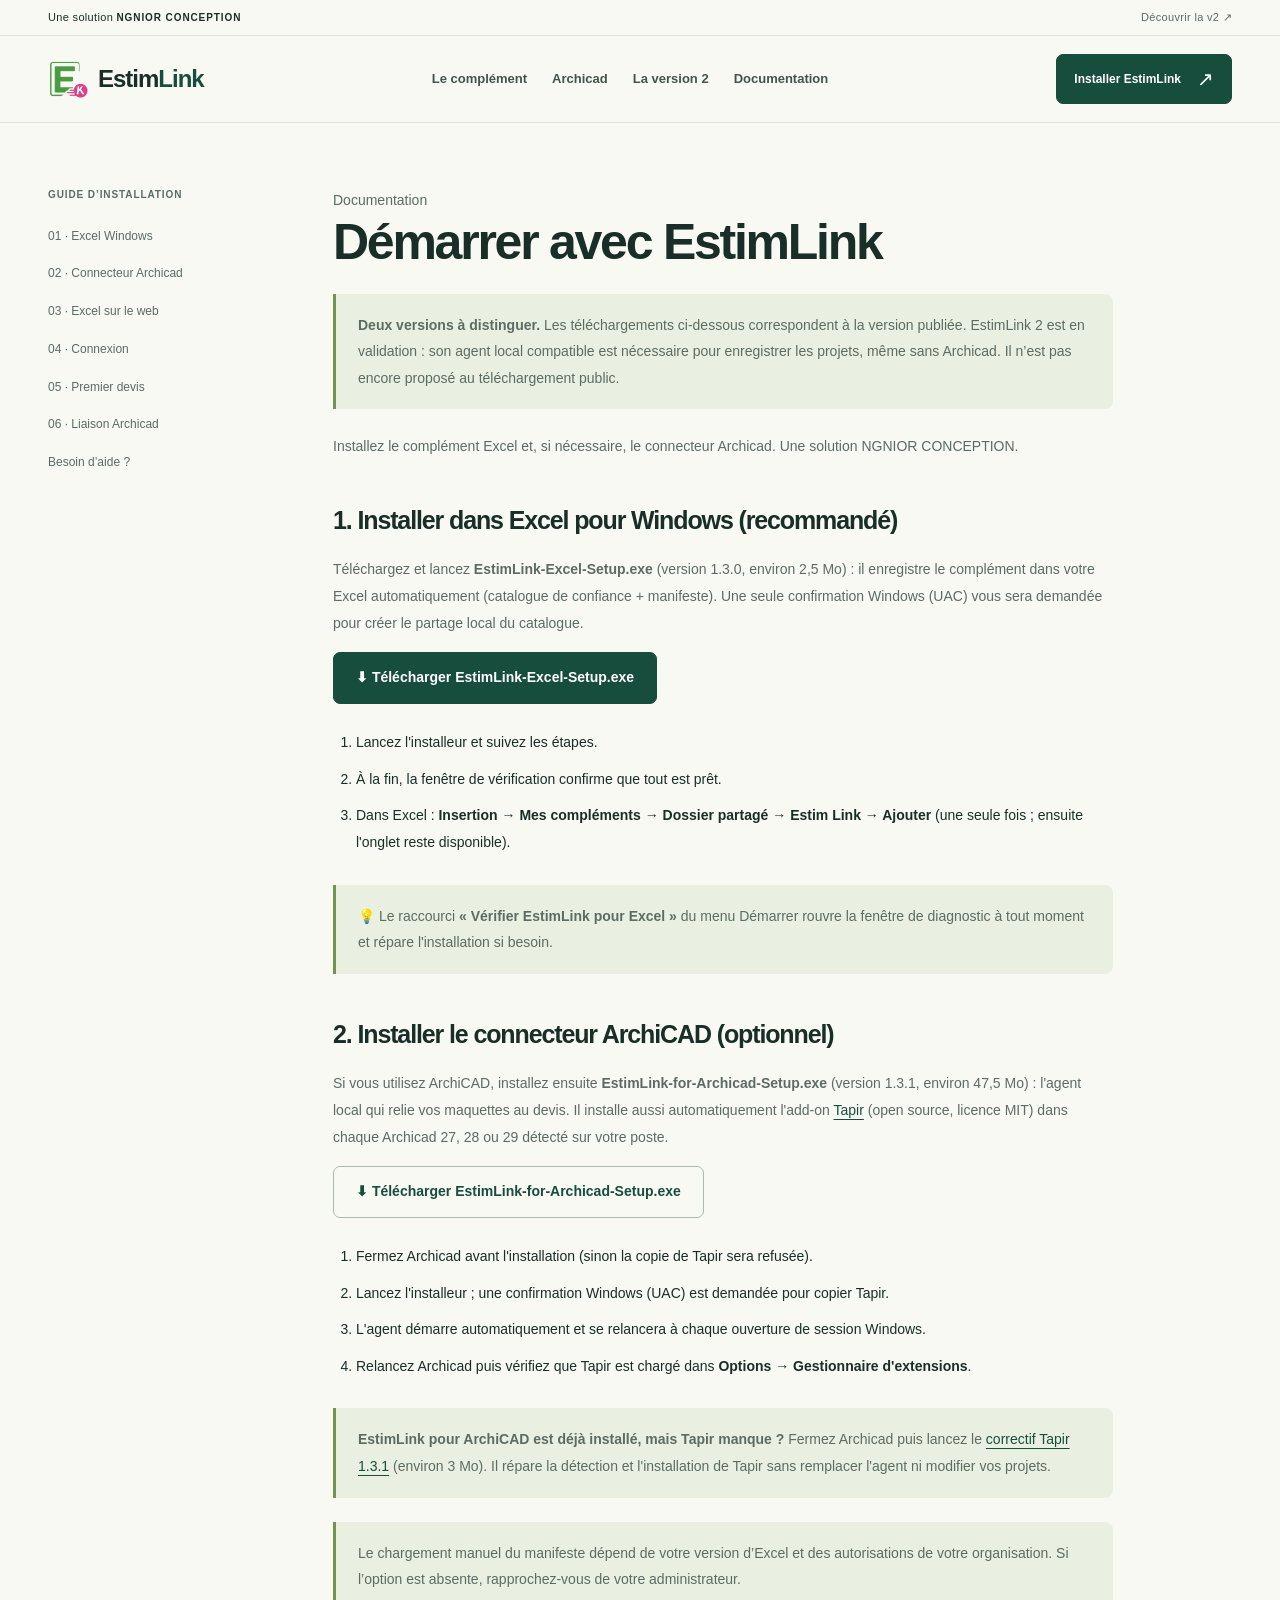
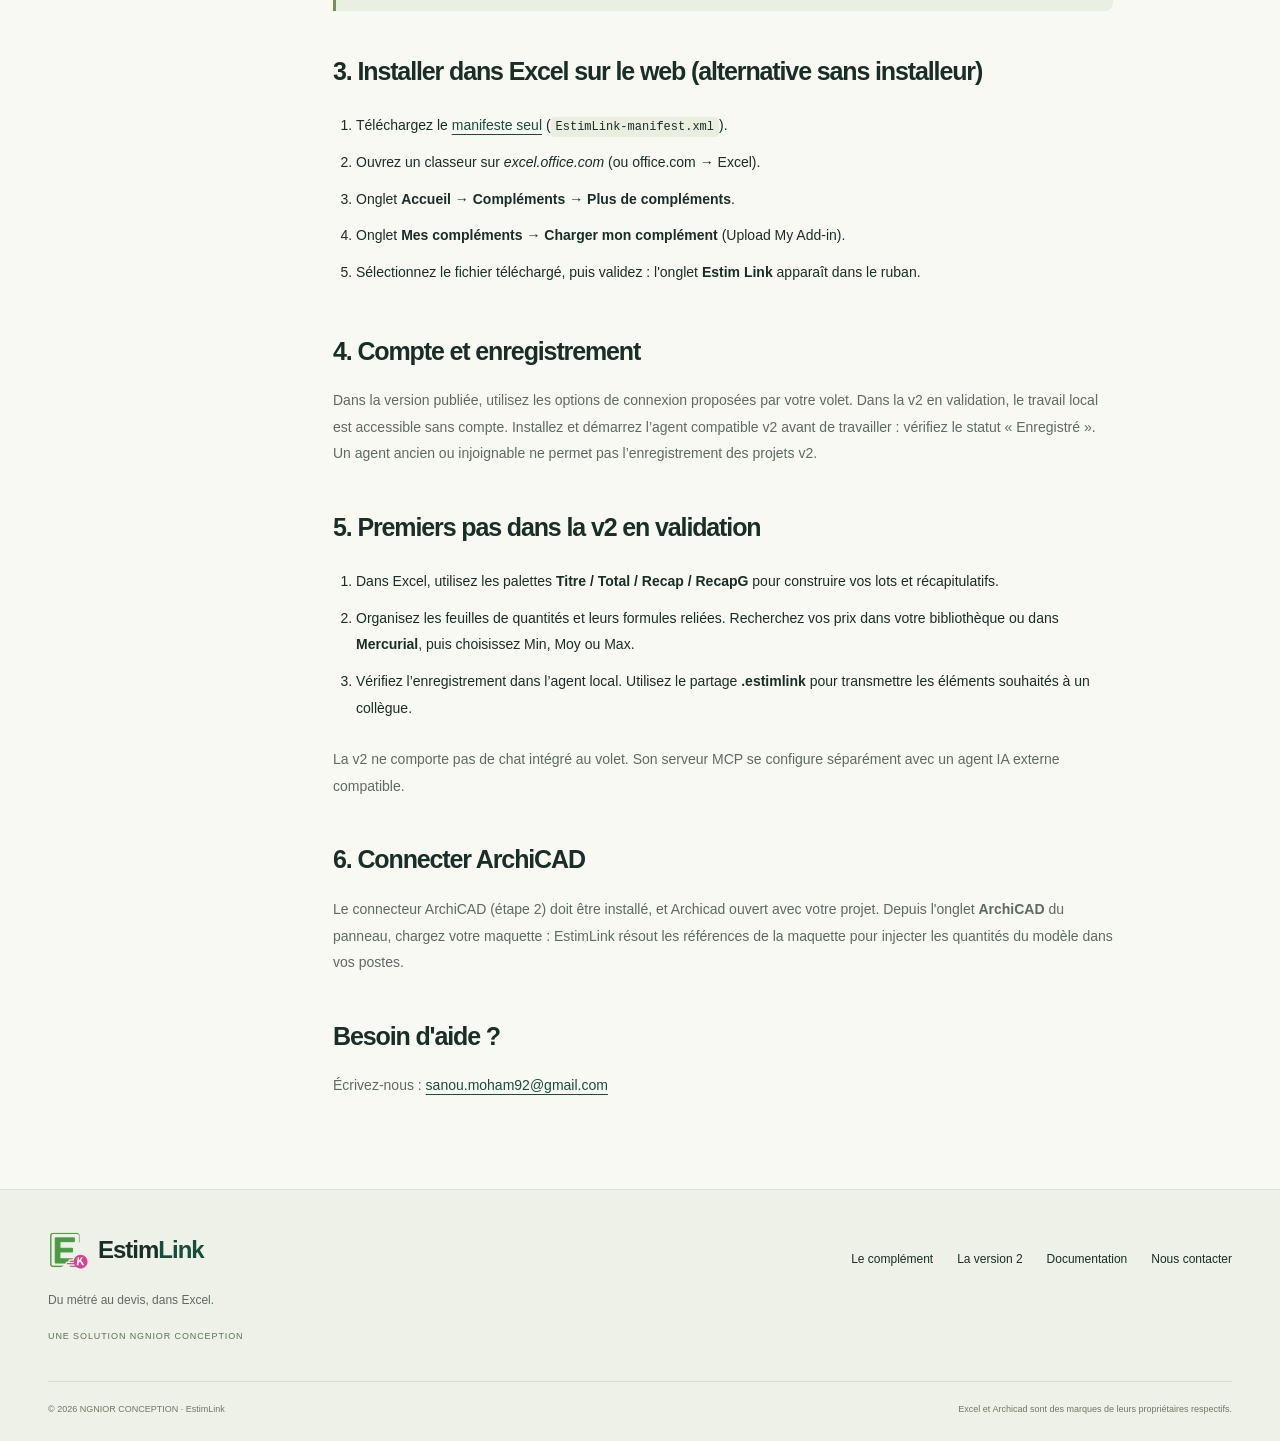
==== docs.html @ 29b9da8c "Aligner la presentation sur EstimLink v2 et son identite" ====
<!DOCTYPE html>
<html lang="fr">
<head>
    <meta charset="UTF-8">
    <meta name="viewport" content="width=device-width, initial-scale=1.0">
    <title>Documentation — EstimLink</title>
    <meta name="description" content="Guide d'installation et de démarrage rapide de l'add-in Excel EstimLink.">
    <link rel="canonical" href="https://estimlink.ngniorconception.com/docs.html">
    <link rel="icon" type="image/png" href="/assets/icon-80.png">
    <script src="/site.js" defer></script>
    <link rel="stylesheet" href="/style.css">
</head>
<body>

<a class="skip-link" href="#contenu">Aller au contenu</a>
<div class="company-bar"><div class="container"><span>Une solution <strong>NGNIOR CONCEPTION</strong></span><a href="/#ecosysteme">Découvrir la v2 ↗</a></div></div>
<header class="site-header">
  <div class="container header-inner">
    <a class="brand" href="/" aria-label="EstimLink — accueil"><img src="/assets/icon-80.png" width="40" height="40" alt=""><span>Estim<span class="brand-link">Link</span></span></a>
    <nav class="main-nav" id="navigation" data-menu aria-label="Navigation principale"><a href="/#produit">Le complément</a><a href="/#archicad">Archicad</a><a href="/#ecosysteme">La version 2</a><a href="/docs.html">Documentation</a></nav>
    <a class="button small header-download" href="/#telecharger">Installer EstimLink <span aria-hidden="true">↗</span></a>
    <button class="menu-button" type="button" data-menu-button aria-controls="navigation" aria-expanded="false" aria-label="Ouvrir ou fermer le menu" hidden><span aria-hidden="true">☰</span></button>
  </div>
</header>


<div class="container doc-layout"><aside class="doc-sidebar" aria-label="Sommaire du guide"><p>GUIDE D’INSTALLATION</p><a href="#excel">01 · Excel Windows</a><a href="#archicad">02 · Connecteur Archicad</a><a href="#web">03 · Excel sur le web</a><a href="#connexion">04 · Connexion</a><a href="#premier-devis">05 · Premier devis</a><a href="#liaison">06 · Liaison Archicad</a><a href="#aide">Besoin d’aide ?</a></aside><main class="doc-wrap" id="contenu">
    <p class="kicker">Documentation</p>
    <h1>Démarrer avec EstimLink</h1><div class="doc-callout"><p><strong>Deux versions à distinguer.</strong> Les téléchargements ci-dessous correspondent à la version publiée. EstimLink 2 est en validation : son agent local compatible est nécessaire pour enregistrer les projets, même sans Archicad. Il n’est pas encore proposé au téléchargement public.</p></div>
    <p>Installez le complément Excel et, si nécessaire, le connecteur Archicad. Une solution NGNIOR CONCEPTION.</p>

    <h2 id="excel">1. Installer dans Excel pour Windows (recommandé)</h2>
    <p>
        Téléchargez et lancez <strong>EstimLink-Excel-Setup.exe</strong> (version 1.3.0, environ 2,5 Mo) : il enregistre le complément
        dans votre Excel automatiquement (catalogue de confiance + manifeste). Une seule confirmation
        Windows (UAC) vous sera demandée pour créer le partage local du catalogue.
    </p>
    <p style="margin-top:16px;">
        <a class="button" href="https://github.com/Moham025/-EstimLink-site/releases/download/v1.3.0/EstimLink-Excel-Setup.exe">⬇ Télécharger EstimLink-Excel-Setup.exe</a>
    </p>
    <ol>
        <li>Lancez l'installeur et suivez les étapes.</li>
        <li>À la fin, la fenêtre de vérification confirme que tout est prêt.</li>
        <li>Dans Excel : <strong>Insertion → Mes compléments → Dossier partagé → Estim Link → Ajouter</strong> (une seule fois ; ensuite l'onglet reste disponible).</li>
    </ol>
    <div class="doc-callout">
        <p>💡 Le raccourci <strong>« Vérifier EstimLink pour Excel »</strong> du menu Démarrer rouvre la fenêtre de diagnostic à tout moment et répare l'installation si besoin.</p>
    </div>

    <h2 id="archicad">2. Installer le connecteur ArchiCAD (optionnel)</h2>
    <p>
        Si vous utilisez ArchiCAD, installez ensuite <strong>EstimLink-for-Archicad-Setup.exe</strong> (version 1.3.1, environ 47,5 Mo) :
        l'agent local qui relie vos maquettes au devis. Il installe aussi automatiquement l'add-on
        <a href="https://github.com/ENZYME-APD/tapir-archicad-automation" style="color:var(--accent);">Tapir</a>
        (open source, licence MIT) dans chaque Archicad 27, 28 ou 29 détecté sur votre poste.
    </p>
    <p style="margin-top:16px;">
        <a class="button secondary" href="https://github.com/Moham025/-EstimLink-site/releases/download/v1.3.1/EstimLink-for-Archicad-Setup.exe">⬇ Télécharger EstimLink-for-Archicad-Setup.exe</a>
    </p>
    <ol>
        <li>Fermez Archicad avant l'installation (sinon la copie de Tapir sera refusée).</li>
        <li>Lancez l'installeur ; une confirmation Windows (UAC) est demandée pour copier Tapir.</li>
        <li>L'agent démarre automatiquement et se relancera à chaque ouverture de session Windows.</li>
        <li>Relancez Archicad puis vérifiez que Tapir est chargé dans <strong>Options → Gestionnaire d'extensions</strong>.</li>
    </ol>
    <div class="doc-callout">
        <p><strong>EstimLink pour ArchiCAD est déjà installé, mais Tapir manque ?</strong>
        Fermez Archicad puis lancez le <a href="https://github.com/Moham025/-EstimLink-site/releases/download/v1.3.1/EstimLink-Tapir-Repair-1.3.1.exe" style="color:var(--accent);">correctif Tapir 1.3.1</a> (environ 3 Mo).
        Il répare la détection et l'installation de Tapir sans remplacer l'agent ni modifier vos projets.</p>
    </div>

    <div class="doc-callout"><p>Le chargement manuel du manifeste dépend de votre version d’Excel et des autorisations de votre organisation. Si l’option est absente, rapprochez-vous de votre administrateur.</p></div>
    <h2 id="web">3. Installer dans Excel sur le web (alternative sans installeur)</h2>
    <ol>
        <li>Téléchargez le <a href="/download/EstimLink-manifest.xml" download="EstimLink-manifest.xml" style="color:var(--accent);">manifeste seul</a> (<code>EstimLink-manifest.xml</code>).</li>
        <li>Ouvrez un classeur sur <em>excel.office.com</em> (ou office.com → Excel).</li>
        <li>Onglet <strong>Accueil</strong> → <strong>Compléments</strong> → <strong>Plus de compléments</strong>.</li>
        <li>Onglet <strong>Mes compléments</strong> → <strong>Charger mon complément</strong> (Upload My Add-in).</li>
        <li>Sélectionnez le fichier téléchargé, puis validez : l'onglet <strong>Estim Link</strong> apparaît dans le ruban.</li>
    </ol>

    <h2 id="connexion">4. Compte et enregistrement</h2>
    <p>Dans la version publiée, utilisez les options de connexion proposées par votre volet. Dans la v2 en validation, le travail local est accessible sans compte. Installez et démarrez l’agent compatible v2 avant de travailler : vérifiez le statut « Enregistré ». Un agent ancien ou injoignable ne permet pas l’enregistrement des projets v2.</p>
    <h2 id="premier-devis">5. Premiers pas dans la v2 en validation</h2>
    <ol><li>Dans Excel, utilisez les palettes <strong>Titre / Total / Recap / RecapG</strong> pour construire vos lots et récapitulatifs.</li><li>Organisez les feuilles de quantités et leurs formules reliées. Recherchez vos prix dans votre bibliothèque ou dans <strong>Mercurial</strong>, puis choisissez Min, Moy ou Max.</li><li>Vérifiez l’enregistrement dans l’agent local. Utilisez le partage <strong>.estimlink</strong> pour transmettre les éléments souhaités à un collègue.</li></ol>
    <p>La v2 ne comporte pas de chat intégré au volet. Son serveur MCP se configure séparément avec un agent IA externe compatible.</p>
    <h2 id="liaison">6. Connecter ArchiCAD</h2>
    <p>
        Le connecteur ArchiCAD (étape 2) doit être installé, et Archicad ouvert avec votre projet.
        Depuis l'onglet <strong>ArchiCAD</strong> du panneau, chargez votre maquette : EstimLink résout
        les références de la maquette
        pour injecter les quantités du modèle dans vos postes.
    </p>

    <h2 id="aide">Besoin d'aide ?</h2>
    <p>Écrivez-nous : <a href="mailto:sanou.moham92@gmail.com" style="color:var(--accent);">sanou.moham92@gmail.com</a></p>
</main></div>

<footer class="site-footer"><div class="container"><div class="footer-main"><div><a class="brand" href="/#top"><img src="/assets/icon-80.png" width="40" height="40" alt=""><span>Estim<span class="brand-link">Link</span></span></a><p>Du métré au devis, dans Excel.</p><span class="company-signature">UNE SOLUTION NGNIOR CONCEPTION</span></div><nav aria-label="Liens de pied de page"><a href="/#produit">Le complément</a><a href="/#ecosysteme">La version 2</a><a href="/docs.html">Documentation</a><a href="mailto:sanou.moham92@gmail.com">Nous contacter</a></nav></div><div class="footer-bottom"><span>© 2026 NGNIOR CONCEPTION · EstimLink</span><span>Excel et Archicad sont des marques de leurs propriétaires respectifs.</span></div></div></footer>


</body>
</html>
---- style.css ----
:root{--ink:#182e27;--muted:#5c6b63;--green:#174d3c;--lime:#d9ec9b;--paper:#f8f9f3;--line:#dce2d7;--accent:#174d3c}*{box-sizing:border-box}html{scroll-behavior:smooth;scroll-padding-top:110px}body{margin:0;background:var(--paper);color:var(--ink);font-family:Inter,"Segoe UI",Arial,sans-serif;font-size:16px;line-height:1.65;-webkit-font-smoothing:antialiased}a{color:inherit;text-underline-offset:4px}button{font:inherit}img,svg{max-width:100%}a:focus-visible,button:focus-visible,summary:focus-visible{outline:3px solid #537e19;outline-offset:5px}h1,h2,h3,p,figure{margin:0}h1,h2,h3{line-height:1.12;letter-spacing:-.045em}h1{font-size:clamp(42px,4.45vw,68px);font-weight:650}h2{font-size:clamp(32px,3.2vw,45px);font-weight:620}h3{font-size:23px;font-weight:650}p{color:var(--muted)}.container{width:min(1200px,calc(100% - 96px));margin-inline:auto}.sr-only{position:absolute;width:1px;height:1px;padding:0;margin:-1px;overflow:hidden;clip:rect(0,0,0,0);white-space:nowrap;border:0}.skip-link{position:fixed;top:-80px;left:16px;z-index:100;background:var(--green);color:white;padding:12px 20px}.skip-link:focus{top:12px}.company-bar{border-bottom:1px solid var(--line);font-size:11px;letter-spacing:.03em}.company-bar .container{display:flex;justify-content:space-between;align-items:center;min-height:35px;gap:12px}.company-bar a{text-decoration:none;color:var(--muted)}.company-bar strong{font-size:10px;letter-spacing:.09em}.site-header{position:sticky;top:0;z-index:20;background:#f8f9f3f7;border-bottom:1px solid var(--line)}.header-inner{min-height:86px;display:flex;align-items:center;justify-content:space-between;gap:24px}.brand{display:inline-flex;align-items:center;gap:10px;text-decoration:none;flex-shrink:0;font-size:24px;font-weight:750;letter-spacing:-1px}.brand img{display:block}.brand-link{color:var(--green)}.main-nav{display:flex;align-items:center;gap:25px}.main-nav a{text-decoration:none;font-size:13px;font-weight:550;color:#42554b;padding-block:12px}.main-nav a:hover{text-decoration:underline}.button{display:inline-flex;align-items:center;justify-content:center;gap:24px;min-height:52px;padding:13px 22px;border:1px solid var(--green);border-radius:7px;background:var(--green);color:white;text-decoration:none;font-size:14px;font-weight:600;line-height:1.4;transition:background .18s,transform .18s}.button:hover{background:#103a2d;transform:translateY(-2px)}.button span{font-size:20px;font-weight:400}.button.small{min-height:44px;font-size:12px;padding:10px 17px;gap:16px}.button.secondary{background:transparent;color:var(--green);border-color:#aabbad}.button.secondary:hover{background:#e8eee1}.button.light{background:var(--lime);color:var(--green);border-color:var(--lime)}.text-link{font-size:13px;font-weight:650;text-decoration:none;display:inline-flex;gap:18px;align-items:center;min-height:44px}.text-link:hover{text-decoration:underline}.menu-button{border:1px solid var(--line);border-radius:6px;background:transparent;min-width:44px;min-height:44px;font-size:23px;color:var(--green);cursor:pointer}.menu-button[hidden],.has-js .menu-button{display:none}.eyebrow{font-size:10px;letter-spacing:.13em;font-weight:700;color:var(--green);display:flex;align-items:center;gap:9px;margin-bottom:22px}.status-dot{width:7px;height:7px;border-radius:50%;background:var(--green);box-shadow:0 0 0 4px #e8edde}.hero{display:grid;grid-template-columns:.95fr 1.15fr;gap:45px;align-items:center;padding-block:72px 76px}.hero h1 span{color:var(--green)}.hero-description{margin-top:26px;font-size:16px;max-width:450px;line-height:1.8}.actions{display:flex;gap:21px;align-items:center;flex-wrap:wrap;margin-top:29px}.hero-note{font-size:11px;margin-top:15px}.hero-compatible{display:flex;align-items:center;gap:9px;font-size:11px;margin-top:31px;color:var(--muted)}.hero-compatible strong{display:block;color:var(--ink);font-size:12px}.excel-icon{display:inline-flex;align-items:center;justify-content:center;width:25px;height:27px;background:#21734a;color:white;font-weight:700;font-size:15px;border-radius:3px;flex-shrink:0}.product-figure{background:#edf0e6;border:1px solid #dce3d4;border-radius:18px;padding:22px 20px 18px;min-width:0}.visual-heading{display:flex;justify-content:space-between;align-items:center;gap:10px}.mini-label,.visual-reference{font-size:9px;letter-spacing:.09em;font-weight:600;color:#52725d}.visual-reference{border:1px solid #bdcbb6;border-radius:4px;padding:3px 7px;white-space:nowrap}.model-drawing{height:162px;overflow:hidden;margin-top:8px}.model-drawing svg{width:100%;height:100%}.workbook{background:white;border:1px solid #cfdbcf;border-radius:9px;overflow:hidden;box-shadow:0 16px 35px #14351c14}.workbook-title{background:var(--green);color:white;padding:12px 13px;font-size:10px;display:flex;align-items:center;justify-content:space-between}.workbook-title>span:first-child{display:flex;align-items:center;gap:8px}.workbook-title .excel-icon{height:20px;width:18px;font-size:11px;background:#ffffff22}.window-dots{letter-spacing:3px;color:#c1d8c8}.workbook-toolbar{display:flex;gap:22px;padding:11px 15px;border-bottom:1px solid #e4e8e1;font-size:9px;color:#62736a}.workbook-toolbar strong{color:var(--green);border-bottom:2px solid var(--green);padding-bottom:6px;margin-bottom:-11px}.workbook-content{display:grid;grid-template-columns:1fr 158px;min-width:0}.sheet-preview{min-width:0;padding:13px 10px 0}.sheet-caption{display:flex;justify-content:space-between;font-size:7px;font-weight:700;letter-spacing:.04em;padding:6px 0 12px}.sheet-preview table{border-collapse:collapse;width:100%;font-size:7px;font-variant-numeric:tabular-nums;white-space:nowrap}.sheet-preview th,.sheet-preview td{padding:11px 4px;border:1px solid #e6ebe3;text-align:right}.sheet-preview th:first-child,.sheet-preview td:first-child{text-align:left}.sheet-preview thead{background:#f4f6ef;color:#617165}.selected-row{background:#ecf2e4}.selected-row td:first-child{border-left:2px solid #50835b}.sheet-preview tfoot{color:var(--green);font-weight:700}.sheet-preview tfoot th,.sheet-preview tfoot td{border:0;padding-top:14px}.sheet-tabs{display:flex;gap:16px;font-size:8px;padding:19px 5px 10px;color:#657466}.sheet-tabs strong{color:var(--green);border-bottom:2px solid var(--green)}.pane-preview{border-left:1px solid #e1e6df;padding:14px 10px;background:#fbfcf8}.pane-brand{display:flex;align-items:center;gap:6px;font-size:12px;font-weight:650}.pane-label{display:block;font-size:6px;letter-spacing:.04em;margin:18px 0 10px;color:#748274}.pane-item{font-size:8px;padding:8px 5px;border-radius:4px;margin-bottom:4px}.pane-item.active{background:#e5eddb;color:var(--green)}.pane-tip{font-size:8px;color:#6b7d6a;line-height:1.7;border-top:1px solid #e1e6df;padding-top:12px;margin-top:13px}.product-figure figcaption{text-align:center;font-size:9px;color:#62745f;margin-top:19px}.value-strip{border-block:1px solid var(--line);background:#f0f3ea}.value-strip .container{display:flex;align-items:center;justify-content:space-between;gap:20px;min-height:83px}.value-strip span:first-child{font-size:9px;letter-spacing:.13em;color:#65765e}.value-strip strong{font-size:16px;font-weight:600}.strip-plus{color:#91a480}.section{padding-block:96px}.section-heading{display:flex;justify-content:space-between;align-items:flex-end;gap:50px;margin-bottom:40px}.section-heading>p{max-width:360px;font-size:14px}.section-heading .eyebrow{margin-bottom:18px}.feature-grid,.ecosystem-grid{display:grid;grid-template-columns:repeat(3,1fr);gap:19px}.feature-card{background:white;border:1px solid var(--line);border-radius:16px;padding:28px;min-width:0}.feature-number{font-size:9px;letter-spacing:.09em;font-weight:600;color:#617254}.feature-symbol{font-size:32px;color:var(--green);margin:23px 0 20px;line-height:1}.feature-card h3{font-size:21px;margin-bottom:15px}.feature-card p{font-size:13px;line-height:1.8}.assistant-note{display:flex;align-items:center;gap:21px;margin-top:26px;padding:21px 0;border-block:1px solid var(--line)}.outline-symbol{font-size:30px;color:var(--green)}.assistant-note p{font-size:12px;flex:1}.assistant-note p strong{color:var(--ink)}.assistant-note .text-link{margin-left:auto;flex-shrink:0;font-size:12px}.archicad-section{background:var(--green);color:white;padding:80px 0}.archicad-grid{display:grid;grid-template-columns:1fr .9fr;gap:110px;align-items:center}.archicad-section .eyebrow{color:#cfdfab}.archicad-section h2{font-size:clamp(32px,3vw,44px);margin-bottom:25px}.archicad-section p{color:#d0ddd3;font-size:14px;max-width:490px}.check-list{list-style:none;padding:0;margin:27px 0 30px;font-size:12px;color:#e3eddf}.check-list li{padding:7px 0;display:flex;gap:11px}.check-list li:before{content:'✓';color:var(--lime)}.connection-card{display:flex;align-items:center;gap:20px;padding:22px 24px;border:1px solid #ffffff26;border-radius:10px;background:#ffffff05}.connection-card small,.connection-card strong,.connection-card span:not(.node-icon){display:block}.connection-card small{font-size:8px;letter-spacing:.1em;color:#bcd0c3;margin-bottom:5px}.connection-card strong{font-size:17px}.connection-card span:not(.node-icon){font-size:11px;color:#bcd0c3;margin-top:4px}.node-icon{width:42px;text-align:center;font-size:32px;color:#d8e9ce;flex-shrink:0}.connection-card.highlighted{border-color:#accd89;background:#ffffff0b}.connector-line{height:33px;text-align:center;color:#b6d1b1;font-size:23px}.connection-visual>p{text-align:center;font-size:10px;line-height:1.7;margin-top:23px;color:#b0c6b5}.solution-card{border:1px solid var(--line);border-radius:16px;padding:26px;display:flex;flex-direction:column;background:#f2f4ec}.solution-card.current{background:white;border-color:#a3b79a}.solution-top{display:flex;justify-content:space-between;align-items:center;gap:10px;margin-bottom:26px}.product-code{font-size:15px;font-weight:650;width:40px;height:40px;display:grid;place-items:center;border:1px solid #b8c7b0;border-radius:9px;color:var(--green)}.current .product-code{background:var(--green);color:white}.pill{border:1px solid #ccd4c3;border-radius:100px;color:#5c6a54;font-size:9px;font-weight:600;padding:4px 10px;white-space:nowrap}.pill.available{background:#e5edda;border-color:#d6e4c7;color:#315428}.solution-card h3{font-size:27px;margin-bottom:10px}.solution-card .solution-purpose{font-size:12px;color:var(--ink);font-weight:600;margin-bottom:15px}.solution-card p{font-size:13px;line-height:1.8}.solution-card .text-link{margin-top:auto;padding-top:25px;justify-content:space-between}.offer-section{display:grid;grid-template-columns:1fr 1fr;gap:90px;background:#e9eedf;border:1px solid #dae1cf;border-radius:16px;padding:44px}.offer-section h2{font-size:32px}.offer-section p:not(.eyebrow):not(.small-print){font-size:13px;margin-bottom:22px}.small-print{font-size:11px;margin-top:16px;color:#64725e}.download-grid{display:grid;grid-template-columns:1fr 1fr;gap:22px}.download-card{background:white;border:1px solid var(--line);border-radius:16px;padding:30px;display:flex;flex-direction:column;align-items:flex-start}.download-card.primary-download{border-color:#b0c29e;background:#f0f4e7}.download-top{display:flex;justify-content:space-between;align-items:center;width:100%;margin-bottom:24px}.step{border:1px solid #bac8ae;border-radius:50%;width:31px;height:31px;display:grid;place-items:center;font-size:12px}.download-card h3{font-size:26px;margin-bottom:14px}.download-card p{font-size:13px}.download-card .version{font-size:9px;letter-spacing:.05em;font-weight:600;margin:26px 0 20px}.download-card .button{width:100%;justify-content:space-between}.download-card .text-link{margin-top:14px;font-size:12px}.web-download{display:flex;align-items:center;justify-content:space-between;gap:24px;border-bottom:1px solid var(--line);padding:26px 0;font-size:12px;color:var(--muted)}.web-download strong{color:var(--ink);display:block}.web-download a{font-weight:600;color:var(--green);flex-shrink:0;padding:10px 0}.faq-section{display:grid;grid-template-columns:.8fr 1.2fr;gap:70px;padding-bottom:96px}.faq-section h2{font-size:35px}.faq-list details{border-bottom:1px solid var(--line)}.faq-list details:first-child{border-top:1px solid var(--line)}.faq-list summary{font-size:13px;font-weight:600;cursor:pointer;list-style:none;padding:21px 32px 21px 0;position:relative}.faq-list summary::-webkit-details-marker{display:none}.faq-list summary:after{content:'+';position:absolute;right:4px;top:17px;font-size:22px;font-weight:400;color:var(--green)}.faq-list details[open] summary:after{content:'−'}.faq-list p{font-size:13px;padding:0 24px 23px 0}.site-footer{border-top:1px solid var(--line);padding:40px 0 24px;background:#eef1e7}.footer-main{display:flex;justify-content:space-between;gap:30px}.footer-main p{font-size:12px;margin:13px 0 10px}.company-signature{font-size:9px;letter-spacing:.1em;color:#5e7057}.footer-main nav{display:flex;align-items:flex-start;gap:24px;padding-top:10px}.footer-main nav a{font-size:12px;text-decoration:none;padding:10px 0}.footer-main nav a:hover{text-decoration:underline}.footer-bottom{border-top:1px solid #d5dece;margin-top:34px;padding-top:20px;display:flex;justify-content:space-between;gap:20px;font-size:9px;color:#6d7a64}
.doc-layout{display:grid;grid-template-columns:220px minmax(0,1fr);gap:65px;padding-block:64px 90px}.doc-sidebar{align-self:start;position:sticky;top:120px}.doc-sidebar p{font-size:10px;letter-spacing:.09em;font-weight:700;margin-bottom:14px}.doc-sidebar a{display:block;padding:9px 0;color:var(--muted);font-size:12px;text-decoration:none}.doc-wrap{max-width:780px;min-width:0}.doc-wrap h1{font-size:clamp(34px,4vw,50px);margin-bottom:20px}.doc-wrap h2{font-size:25px;margin:44px 0 20px;line-height:1.3;scroll-margin-top:110px}.doc-wrap p,.doc-wrap li{font-size:14px;line-height:1.9}.doc-wrap ol,.doc-wrap ul{padding-left:23px;margin:20px 0}.doc-wrap li{padding:5px 0}.doc-wrap code{background:#e9eedf;padding:3px 5px;border-radius:4px;font-size:12px;overflow-wrap:anywhere}.doc-callout{background:#eaf0e1;border-left:3px solid #709550;padding:18px 22px;border-radius:0 8px 8px 0;margin:24px 0}.doc-wrap .button{max-width:100%;overflow-wrap:anywhere}.doc-wrap a{overflow-wrap:anywhere}
@media(max-width:1150px){.container{width:calc(100% - 64px)}.header-inner{gap:16px}.main-nav{gap:17px}.main-nav a{font-size:12px}.hero{gap:28px}.hero .actions{gap:12px}.hero .actions .text-link{font-size:12px}.workbook-content{grid-template-columns:1fr 130px}.pane-preview{padding-inline:7px}.archicad-grid{gap:60px}.feature-card,.solution-card{padding:24px}}
@media(max-width:959px){.has-js .menu-button{display:block}.header-inner{flex-wrap:wrap;min-height:77px;gap:14px;padding-block:14px}.header-download{margin-left:auto}.main-nav{order:4;flex-basis:100%;display:flex;flex-wrap:wrap;padding-bottom:6px;gap:10px 24px}.has-js .main-nav{display:none}.has-js .main-nav.is-open{display:flex}.main-nav a{font-size:14px;min-height:44px}.hero{grid-template-columns:1fr;padding-top:52px;gap:42px}.hero h1{font-size:60px}.hero-description{max-width:560px}.hero-compatible{margin-top:22px}.product-figure{width:100%;max-width:690px;justify-self:center;padding:26px}.model-drawing{height:170px}.workbook-content{grid-template-columns:1fr 185px}.sheet-preview table{font-size:10px}.sheet-caption{font-size:9px}.pane-item{font-size:10px}.pane-label{font-size:7px}.pane-tip{font-size:10px}.pane-preview{padding:16px}.value-strip .container{flex-wrap:wrap;justify-content:center;padding-block:20px;gap:14px 28px}.value-strip span:first-child{flex-basis:100%;text-align:center}.value-strip strong{font-size:14px}.section{padding-block:70px}.section-heading{gap:30px}.section-heading>p{max-width:280px}.feature-grid{gap:12px}.feature-card{padding:20px}.feature-card h3{font-size:19px}.assistant-note{flex-wrap:wrap}.assistant-note p{flex-basis:80%}.assistant-note .text-link{margin-left:50px}.archicad-grid{gap:35px}.archicad-section{padding-block:65px}.connection-card{padding:17px;gap:12px}.connection-card strong{font-size:14px}.ecosystem-grid{grid-template-columns:1fr}.solution-card{display:grid;grid-template-columns:1fr 1.3fr;gap:8px 32px}.solution-top{grid-column:1/-1;margin-bottom:6px}.solution-card h3{grid-column:1;grid-row:2}.solution-purpose{grid-column:1;grid-row:3}.solution-card>p:not(.solution-purpose){grid-column:2;grid-row:2/4}.solution-card .text-link{grid-column:2;padding-top:10px}.offer-section{gap:30px;padding:30px}.offer-section h2{font-size:29px}.faq-section{gap:30px;grid-template-columns:.7fr 1.3fr}.footer-main nav{display:grid;grid-template-columns:1fr 1fr;gap:4px 22px}.doc-layout{grid-template-columns:170px minmax(0,1fr);gap:30px}}
@media(max-width:639px){html{scroll-padding-top:93px}.container{width:calc(100% - 40px)}.company-bar .container{min-height:31px}.company-bar{font-size:9px}.company-bar strong{font-size:8px}.company-bar a{font-size:9px}.header-inner{min-height:74px;gap:10px}.brand{font-size:22px;gap:8px}.brand img{width:34px;height:34px}.header-download.button{font-size:10px;padding:9px 10px;gap:6px}.header-download.button span{font-size:16px}.menu-button{min-width:39px;min-height:44px;font-size:21px}.main-nav{flex-direction:column;align-items:stretch;gap:0;padding-top:9px}.hero{padding-block:38px;gap:32px}.eyebrow{font-size:9px;letter-spacing:.09em;margin-bottom:18px}.hero h1{font-size:clamp(38px,9.8vw,58px)}.hero-description{font-size:14px;line-height:1.8;margin-top:22px}.actions{margin-top:23px;gap:12px 18px}.button{padding:12px 17px;font-size:13px;min-height:49px}.hero-note{font-size:10px}.hero-compatible{font-size:10px}.hero-compatible strong{font-size:11px}.product-figure{padding:15px 11px 14px;border-radius:12px}.mini-label,.visual-reference{font-size:7px}.model-drawing{height:118px}.workbook-title{font-size:8px;padding:9px}.workbook-toolbar{font-size:8px;gap:20px;padding:9px}.workbook-content{grid-template-columns:minmax(0,1fr)}.sheet-preview{padding:9px 8px 0}.sheet-preview table{font-size:8px}.sheet-preview th,.sheet-preview td{padding:9px 5px}.sheet-caption{font-size:8px}.sheet-tabs{padding-top:14px}.pane-preview{display:none}.product-figure figcaption{font-size:8px;margin-top:13px}.value-strip .container{gap:10px 12px;padding-block:20px}.value-strip strong{font-size:11px}.value-strip span:first-child{font-size:8px}.section{padding-block:54px}.section-heading{display:block;margin-bottom:28px}.section-heading>p{max-width:none;font-size:13px;margin-top:20px}.section-heading h2{font-size:33px}.feature-grid{grid-template-columns:1fr;gap:14px}.feature-card{padding:24px;display:grid;grid-template-columns:1fr 40px;gap:12px}.feature-number{grid-column:1;align-self:center}.feature-symbol{grid-column:2;grid-row:1/3;margin:0;align-self:center;text-align:center}.feature-card h3{font-size:23px;grid-column:1;grid-row:2;margin:0}.feature-card p{font-size:13px;grid-column:1/-1}.assistant-note{gap:12px}.assistant-note p{flex-basis:calc(100% - 46px)}.assistant-note .text-link{margin-left:0}.archicad-section{padding-block:54px}.archicad-grid{grid-template-columns:1fr;gap:36px}.archicad-section h2{font-size:33px}.archicad-section p{font-size:13px}.connection-card strong{font-size:16px}.connection-card{padding:19px 22px}.connection-visual>p{font-size:10px}.ecosystem-grid{gap:16px}.solution-card{display:flex;padding:25px;gap:0}.solution-top{margin-bottom:20px}.solution-card .text-link{margin-top:18px;padding-top:0}.solution-card h3{font-size:28px}.offer-section{display:block;padding:28px 24px}.offer-section h2{font-size:30px;margin-bottom:23px}.download-grid{grid-template-columns:1fr;gap:17px}.download-card{padding:25px}.download-card h3{font-size:26px}.web-download{display:block;padding-block:22px}.web-download a{display:inline-flex;margin-top:12px}.small-print{font-size:10px}.faq-section{grid-template-columns:1fr;gap:25px;padding-bottom:55px}.faq-section h2{font-size:32px}.footer-main{flex-direction:column;gap:25px}.footer-main nav{gap:0 20px;padding-top:0}.footer-main nav a{min-height:44px}.footer-bottom{flex-direction:column;gap:9px;font-size:9px;margin-top:25px}.doc-layout{grid-template-columns:1fr;gap:30px;padding-top:35px}.doc-sidebar{position:static;border-bottom:1px solid var(--line);padding-bottom:20px;display:flex;flex-wrap:wrap;gap:0 18px}.doc-sidebar p{flex-basis:100%;margin-bottom:7px}.doc-sidebar a{font-size:11px;min-height:44px}.doc-wrap h1{font-size:36px}.doc-wrap h2{font-size:25px}.doc-wrap p,.doc-wrap li{font-size:13px}.doc-wrap .button{font-size:11px;padding-inline:12px}.doc-callout{padding:16px}.doc-wrap code{font-size:11px}}
@media(prefers-reduced-motion:reduce){html{scroll-behavior:auto}*,*:before,*:after{transition:none!important;animation:none!important}}
@media(max-width:379px){.header-download{display:none}.menu-button{margin-left:auto}.company-bar a{display:none}}
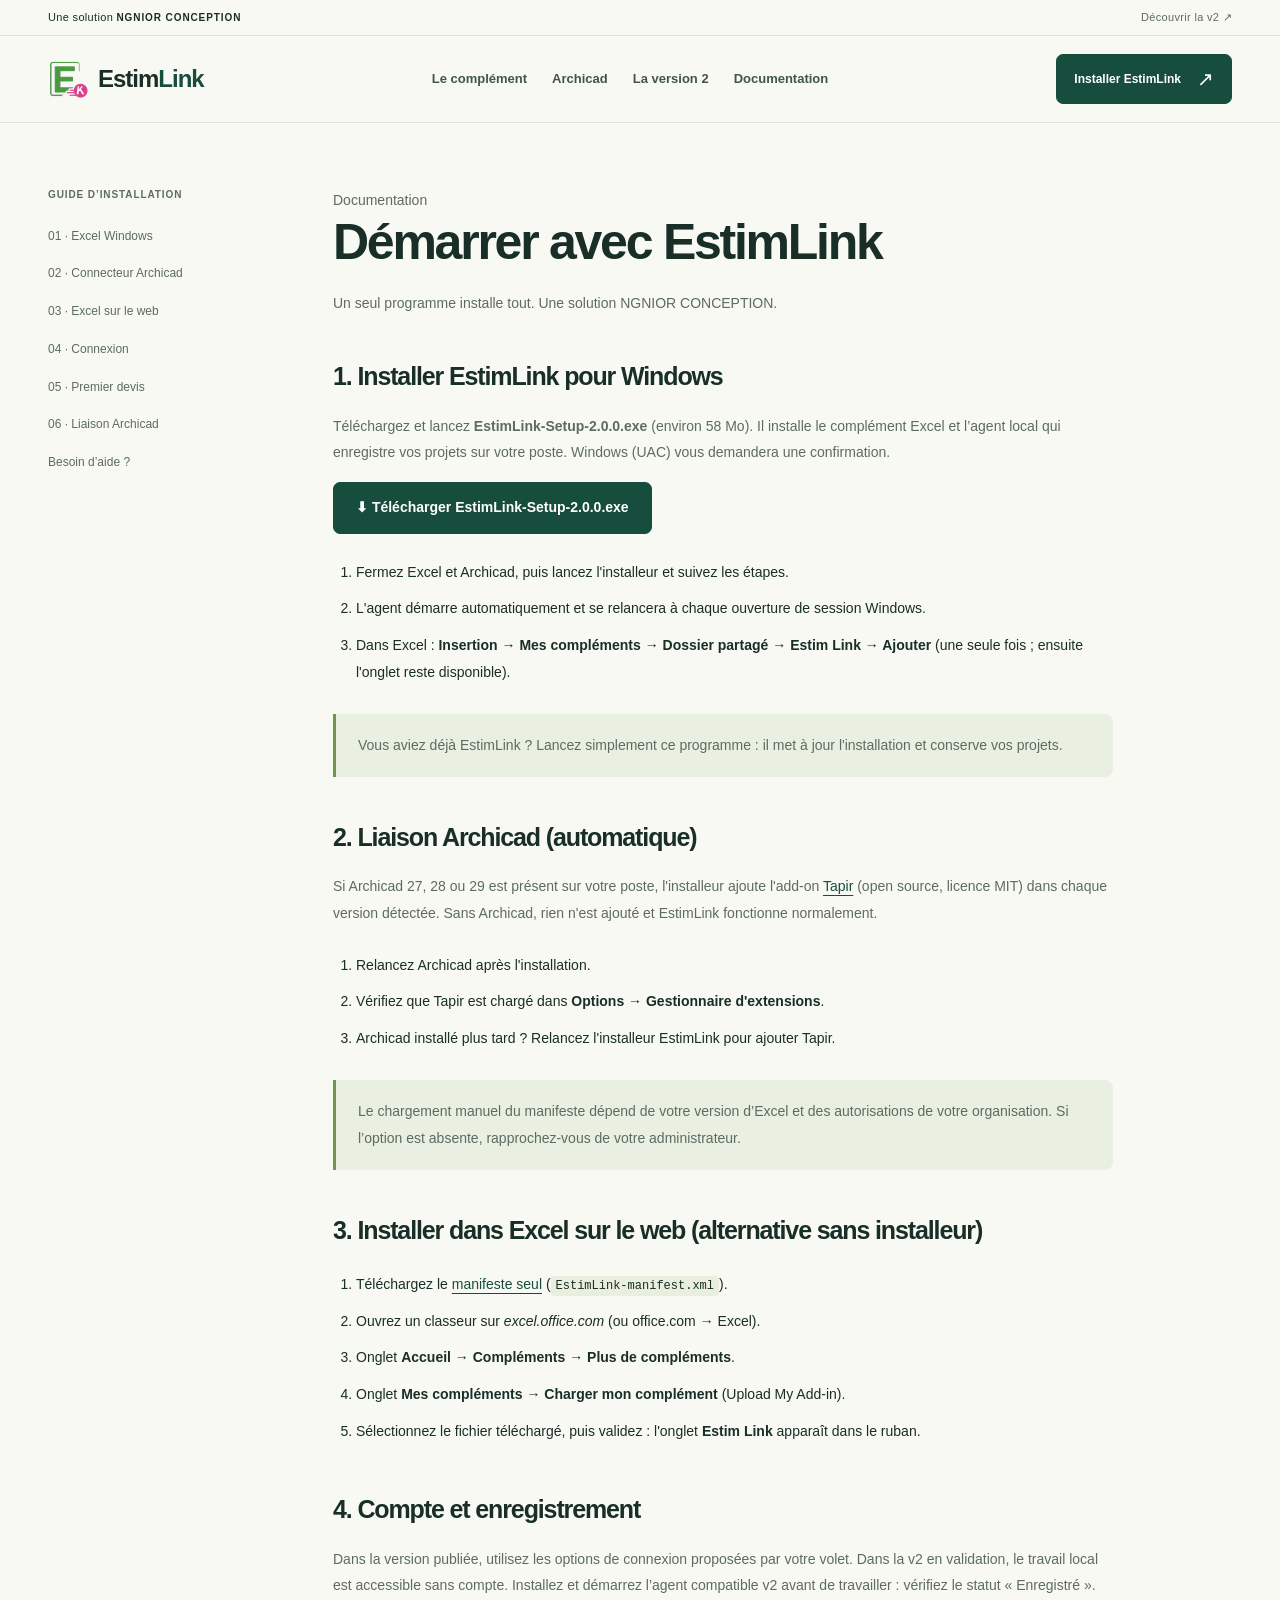
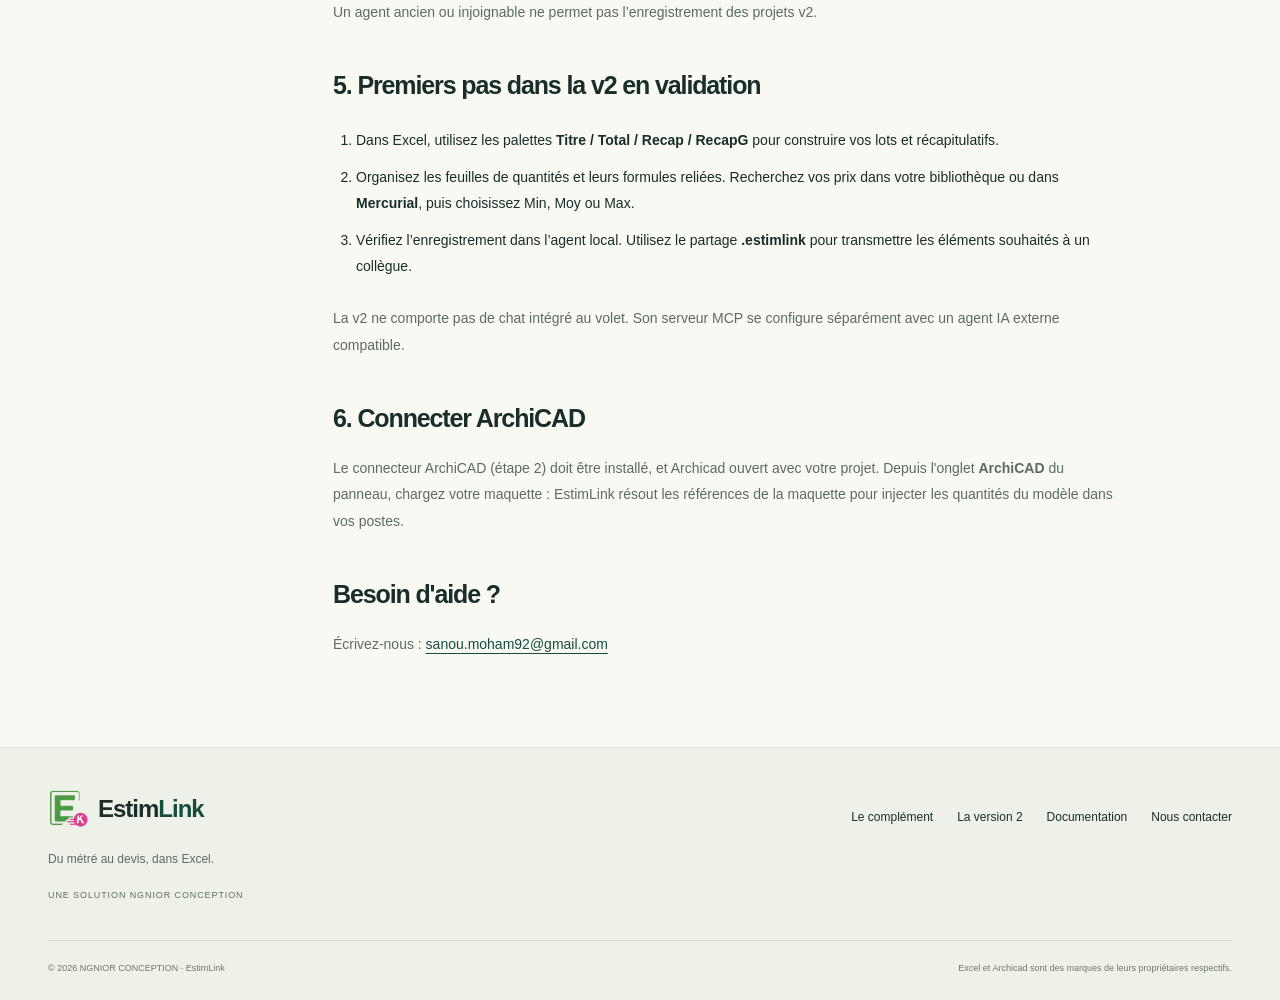
==== commit 4045383c: "Un seul installeur EstimLink 2.0.0 (Excel + agent + Tapir si Archicad) Co-Authored-By: Claude Opus 5" ====
--- a/docs.html
+++ b/docs.html
@@ -26,48 +26,36 @@
 
 <div class="container doc-layout"><aside class="doc-sidebar" aria-label="Sommaire du guide"><p>GUIDE D’INSTALLATION</p><a href="#excel">01 · Excel Windows</a><a href="#archicad">02 · Connecteur Archicad</a><a href="#web">03 · Excel sur le web</a><a href="#connexion">04 · Connexion</a><a href="#premier-devis">05 · Premier devis</a><a href="#liaison">06 · Liaison Archicad</a><a href="#aide">Besoin d’aide ?</a></aside><main class="doc-wrap" id="contenu">
     <p class="kicker">Documentation</p>
-    <h1>Démarrer avec EstimLink</h1><div class="doc-callout"><p><strong>Deux versions à distinguer.</strong> Les téléchargements ci-dessous correspondent à la version publiée. EstimLink 2 est en validation : son agent local compatible est nécessaire pour enregistrer les projets, même sans Archicad. Il n’est pas encore proposé au téléchargement public.</p></div>
-    <p>Installez le complément Excel et, si nécessaire, le connecteur Archicad. Une solution NGNIOR CONCEPTION.</p>
+    <h1>Démarrer avec EstimLink</h1>    <p>Un seul programme installe tout. Une solution NGNIOR CONCEPTION.</p>
 
-    <h2 id="excel">1. Installer dans Excel pour Windows (recommandé)</h2>
+    <h2 id="excel">1. Installer EstimLink pour Windows</h2>
     <p>
-        Téléchargez et lancez <strong>EstimLink-Excel-Setup.exe</strong> (version 1.3.0, environ 2,5 Mo) : il enregistre le complément
-        dans votre Excel automatiquement (catalogue de confiance + manifeste). Une seule confirmation
-        Windows (UAC) vous sera demandée pour créer le partage local du catalogue.
+        Téléchargez et lancez <strong>EstimLink-Setup-2.0.0.exe</strong> (environ 58 Mo). Il installe le complément Excel
+        et l’agent local qui enregistre vos projets sur votre poste. Windows (UAC) vous demandera une confirmation.
     </p>
     <p style="margin-top:16px;">
-        <a class="button" href="https://github.com/Moham025/-EstimLink-site/releases/download/v1.3.0/EstimLink-Excel-Setup.exe">⬇ Télécharger EstimLink-Excel-Setup.exe</a>
+        <a class="button" href="https://github.com/Moham025/-EstimLink-site/releases/download/v2.0.0/EstimLink-Setup-2.0.0.exe">⬇ Télécharger EstimLink-Setup-2.0.0.exe</a>
     </p>
     <ol>
-        <li>Lancez l'installeur et suivez les étapes.</li>
-        <li>À la fin, la fenêtre de vérification confirme que tout est prêt.</li>
+        <li>Fermez Excel et Archicad, puis lancez l'installeur et suivez les étapes.</li>
+        <li>L'agent démarre automatiquement et se relancera à chaque ouverture de session Windows.</li>
         <li>Dans Excel : <strong>Insertion → Mes compléments → Dossier partagé → Estim Link → Ajouter</strong> (une seule fois ; ensuite l'onglet reste disponible).</li>
     </ol>
     <div class="doc-callout">
-        <p>💡 Le raccourci <strong>« Vérifier EstimLink pour Excel »</strong> du menu Démarrer rouvre la fenêtre de diagnostic à tout moment et répare l'installation si besoin.</p>
+        <p>Vous aviez déjà EstimLink ? Lancez simplement ce programme : il met à jour l'installation et conserve vos projets.</p>
     </div>
 
-    <h2 id="archicad">2. Installer le connecteur ArchiCAD (optionnel)</h2>
+    <h2 id="archicad">2. Liaison Archicad (automatique)</h2>
     <p>
-        Si vous utilisez ArchiCAD, installez ensuite <strong>EstimLink-for-Archicad-Setup.exe</strong> (version 1.3.1, environ 47,5 Mo) :
-        l'agent local qui relie vos maquettes au devis. Il installe aussi automatiquement l'add-on
+        Si Archicad 27, 28 ou 29 est présent sur votre poste, l'installeur ajoute l'add-on
         <a href="https://github.com/ENZYME-APD/tapir-archicad-automation" style="color:var(--accent);">Tapir</a>
-        (open source, licence MIT) dans chaque Archicad 27, 28 ou 29 détecté sur votre poste.
-    </p>
-    <p style="margin-top:16px;">
-        <a class="button secondary" href="https://github.com/Moham025/-EstimLink-site/releases/download/v1.3.1/EstimLink-for-Archicad-Setup.exe">⬇ Télécharger EstimLink-for-Archicad-Setup.exe</a>
+        (open source, licence MIT) dans chaque version détectée. Sans Archicad, rien n'est ajouté et EstimLink fonctionne normalement.
     </p>
     <ol>
-        <li>Fermez Archicad avant l'installation (sinon la copie de Tapir sera refusée).</li>
-        <li>Lancez l'installeur ; une confirmation Windows (UAC) est demandée pour copier Tapir.</li>
-        <li>L'agent démarre automatiquement et se relancera à chaque ouverture de session Windows.</li>
-        <li>Relancez Archicad puis vérifiez que Tapir est chargé dans <strong>Options → Gestionnaire d'extensions</strong>.</li>
+        <li>Relancez Archicad après l'installation.</li>
+        <li>Vérifiez que Tapir est chargé dans <strong>Options → Gestionnaire d'extensions</strong>.</li>
+        <li>Archicad installé plus tard ? Relancez l'installeur EstimLink pour ajouter Tapir.</li>
     </ol>
-    <div class="doc-callout">
-        <p><strong>EstimLink pour ArchiCAD est déjà installé, mais Tapir manque ?</strong>
-        Fermez Archicad puis lancez le <a href="https://github.com/Moham025/-EstimLink-site/releases/download/v1.3.1/EstimLink-Tapir-Repair-1.3.1.exe" style="color:var(--accent);">correctif Tapir 1.3.1</a> (environ 3 Mo).
-        Il répare la détection et l'installation de Tapir sans remplacer l'agent ni modifier vos projets.</p>
-    </div>
 
     <div class="doc-callout"><p>Le chargement manuel du manifeste dépend de votre version d’Excel et des autorisations de votre organisation. Si l’option est absente, rapprochez-vous de votre administrateur.</p></div>
     <h2 id="web">3. Installer dans Excel sur le web (alternative sans installeur)</h2>
--- a/style.css
+++ b/style.css
@@ -5,3 +5,13 @@
 @media(max-width:639px){html{scroll-padding-top:93px}.container{width:calc(100% - 40px)}.company-bar .container{min-height:31px}.company-bar{font-size:9px}.company-bar strong{font-size:8px}.company-bar a{font-size:9px}.header-inner{min-height:74px;gap:10px}.brand{font-size:22px;gap:8px}.brand img{width:34px;height:34px}.header-download.button{font-size:10px;padding:9px 10px;gap:6px}.header-download.button span{font-size:16px}.menu-button{min-width:39px;min-height:44px;font-size:21px}.main-nav{flex-direction:column;align-items:stretch;gap:0;padding-top:9px}.hero{padding-block:38px;gap:32px}.eyebrow{font-size:9px;letter-spacing:.09em;margin-bottom:18px}.hero h1{font-size:clamp(38px,9.8vw,58px)}.hero-description{font-size:14px;line-height:1.8;margin-top:22px}.actions{margin-top:23px;gap:12px 18px}.button{padding:12px 17px;font-size:13px;min-height:49px}.hero-note{font-size:10px}.hero-compatible{font-size:10px}.hero-compatible strong{font-size:11px}.product-figure{padding:15px 11px 14px;border-radius:12px}.mini-label,.visual-reference{font-size:7px}.model-drawing{height:118px}.workbook-title{font-size:8px;padding:9px}.workbook-toolbar{font-size:8px;gap:20px;padding:9px}.workbook-content{grid-template-columns:minmax(0,1fr)}.sheet-preview{padding:9px 8px 0}.sheet-preview table{font-size:8px}.sheet-preview th,.sheet-preview td{padding:9px 5px}.sheet-caption{font-size:8px}.sheet-tabs{padding-top:14px}.pane-preview{display:none}.product-figure figcaption{font-size:8px;margin-top:13px}.value-strip .container{gap:10px 12px;padding-block:20px}.value-strip strong{font-size:11px}.value-strip span:first-child{font-size:8px}.section{padding-block:54px}.section-heading{display:block;margin-bottom:28px}.section-heading>p{max-width:none;font-size:13px;margin-top:20px}.section-heading h2{font-size:33px}.feature-grid{grid-template-columns:1fr;gap:14px}.feature-card{padding:24px;display:grid;grid-template-columns:1fr 40px;gap:12px}.feature-number{grid-column:1;align-self:center}.feature-symbol{grid-column:2;grid-row:1/3;margin:0;align-self:center;text-align:center}.feature-card h3{font-size:23px;grid-column:1;grid-row:2;margin:0}.feature-card p{font-size:13px;grid-column:1/-1}.assistant-note{gap:12px}.assistant-note p{flex-basis:calc(100% - 46px)}.assistant-note .text-link{margin-left:0}.archicad-section{padding-block:54px}.archicad-grid{grid-template-columns:1fr;gap:36px}.archicad-section h2{font-size:33px}.archicad-section p{font-size:13px}.connection-card strong{font-size:16px}.connection-card{padding:19px 22px}.connection-visual>p{font-size:10px}.ecosystem-grid{gap:16px}.solution-card{display:flex;padding:25px;gap:0}.solution-top{margin-bottom:20px}.solution-card .text-link{margin-top:18px;padding-top:0}.solution-card h3{font-size:28px}.offer-section{display:block;padding:28px 24px}.offer-section h2{font-size:30px;margin-bottom:23px}.download-grid{grid-template-columns:1fr;gap:17px}.download-card{padding:25px}.download-card h3{font-size:26px}.web-download{display:block;padding-block:22px}.web-download a{display:inline-flex;margin-top:12px}.small-print{font-size:10px}.faq-section{grid-template-columns:1fr;gap:25px;padding-bottom:55px}.faq-section h2{font-size:32px}.footer-main{flex-direction:column;gap:25px}.footer-main nav{gap:0 20px;padding-top:0}.footer-main nav a{min-height:44px}.footer-bottom{flex-direction:column;gap:9px;font-size:9px;margin-top:25px}.doc-layout{grid-template-columns:1fr;gap:30px;padding-top:35px}.doc-sidebar{position:static;border-bottom:1px solid var(--line);padding-bottom:20px;display:flex;flex-wrap:wrap;gap:0 18px}.doc-sidebar p{flex-basis:100%;margin-bottom:7px}.doc-sidebar a{font-size:11px;min-height:44px}.doc-wrap h1{font-size:36px}.doc-wrap h2{font-size:25px}.doc-wrap p,.doc-wrap li{font-size:13px}.doc-wrap .button{font-size:11px;padding-inline:12px}.doc-callout{padding:16px}.doc-wrap code{font-size:11px}}
 @media(prefers-reduced-motion:reduce){html{scroll-behavior:auto}*,*:before,*:after{transition:none!important;animation:none!important}}
 @media(max-width:379px){.header-download{display:none}.menu-button{margin-left:auto}.company-bar a{display:none}}
+
+/* Photographic opening banner. Mobile keeps the subject clear above the copy. */
+.hero-banner{position:relative;isolation:isolate;display:block;background:#11231f;color:#fff;padding:72px max(48px,calc((100vw - 1200px)/2));min-height:640px;overflow:hidden}
+.hero-banner .hero-photo{position:absolute;inset:0;width:100%;height:100%;max-width:none;object-fit:cover;object-position:65% center;z-index:-2}
+.hero-banner:before{content:"";position:absolute;inset:0;background:linear-gradient(90deg,rgba(9,24,20,.97) 0%,rgba(9,24,20,.88) 27%,rgba(9,24,20,.35) 54%,rgba(9,24,20,.03) 80%);z-index:-1}
+.hero-banner .hero-copy{max-width:510px}.hero-banner h1{font-size:clamp(42px,4.2vw,64px)}.hero-banner h1 span,.hero-banner .eyebrow{color:#d9ec9b}.hero-banner .hero-description{color:#edf1e8;max-width:410px}.hero-banner .hero-note,.hero-banner .hero-compatible{color:#d7dfd8}.hero-banner .hero-compatible strong{color:#fff}.hero-banner .status-dot{background:#d9ec9b;box-shadow:0 0 0 4px #d9ec9b22}.hero-banner .button{background:#d9ec9b;border-color:#d9ec9b;color:#12382c}.hero-banner .button:hover{background:#e9f5c6}.hero-banner .text-link{color:#fff}.hero-banner .hero-image-caption{position:absolute;right:24px;bottom:14px;font-size:10px;letter-spacing:.02em;color:#fff;background:#11231fce;padding:4px 9px;border-radius:4px}.hero-banner a:focus-visible{outline-color:#d9ec9b}
+@media(max-width:900px){.hero-banner{padding-inline:32px}.hero-banner:before{background:linear-gradient(90deg,#091814f5,#091814b8 45%,#09181420)}.hero-banner .hero-copy{max-width:460px}}
+@media(max-width:640px){.hero-banner{padding:0 0 36px;min-height:0;display:flex;flex-direction:column;gap:0}.hero-banner .hero-photo{position:relative;inset:auto;order:0;width:100%;height:250px;object-position:78% center;z-index:0}.hero-banner:before{display:none}.hero-banner .hero-copy{order:2;padding:26px 24px 0;max-width:none}.hero-banner h1{font-size:42px}.hero-banner .hero-description{max-width:none;font-size:14px}.hero-banner .hero-image-caption{order:1;position:static;border-radius:0;padding:7px 24px;font-size:9px;color:#d7dfd8}.hero-banner .eyebrow{font-size:9px}.hero-banner .actions{gap:12px 20px}.hero-banner .hero-compatible{margin-top:22px}}
+
+.download-grid.single-download{grid-template-columns:minmax(0,640px);justify-content:center}
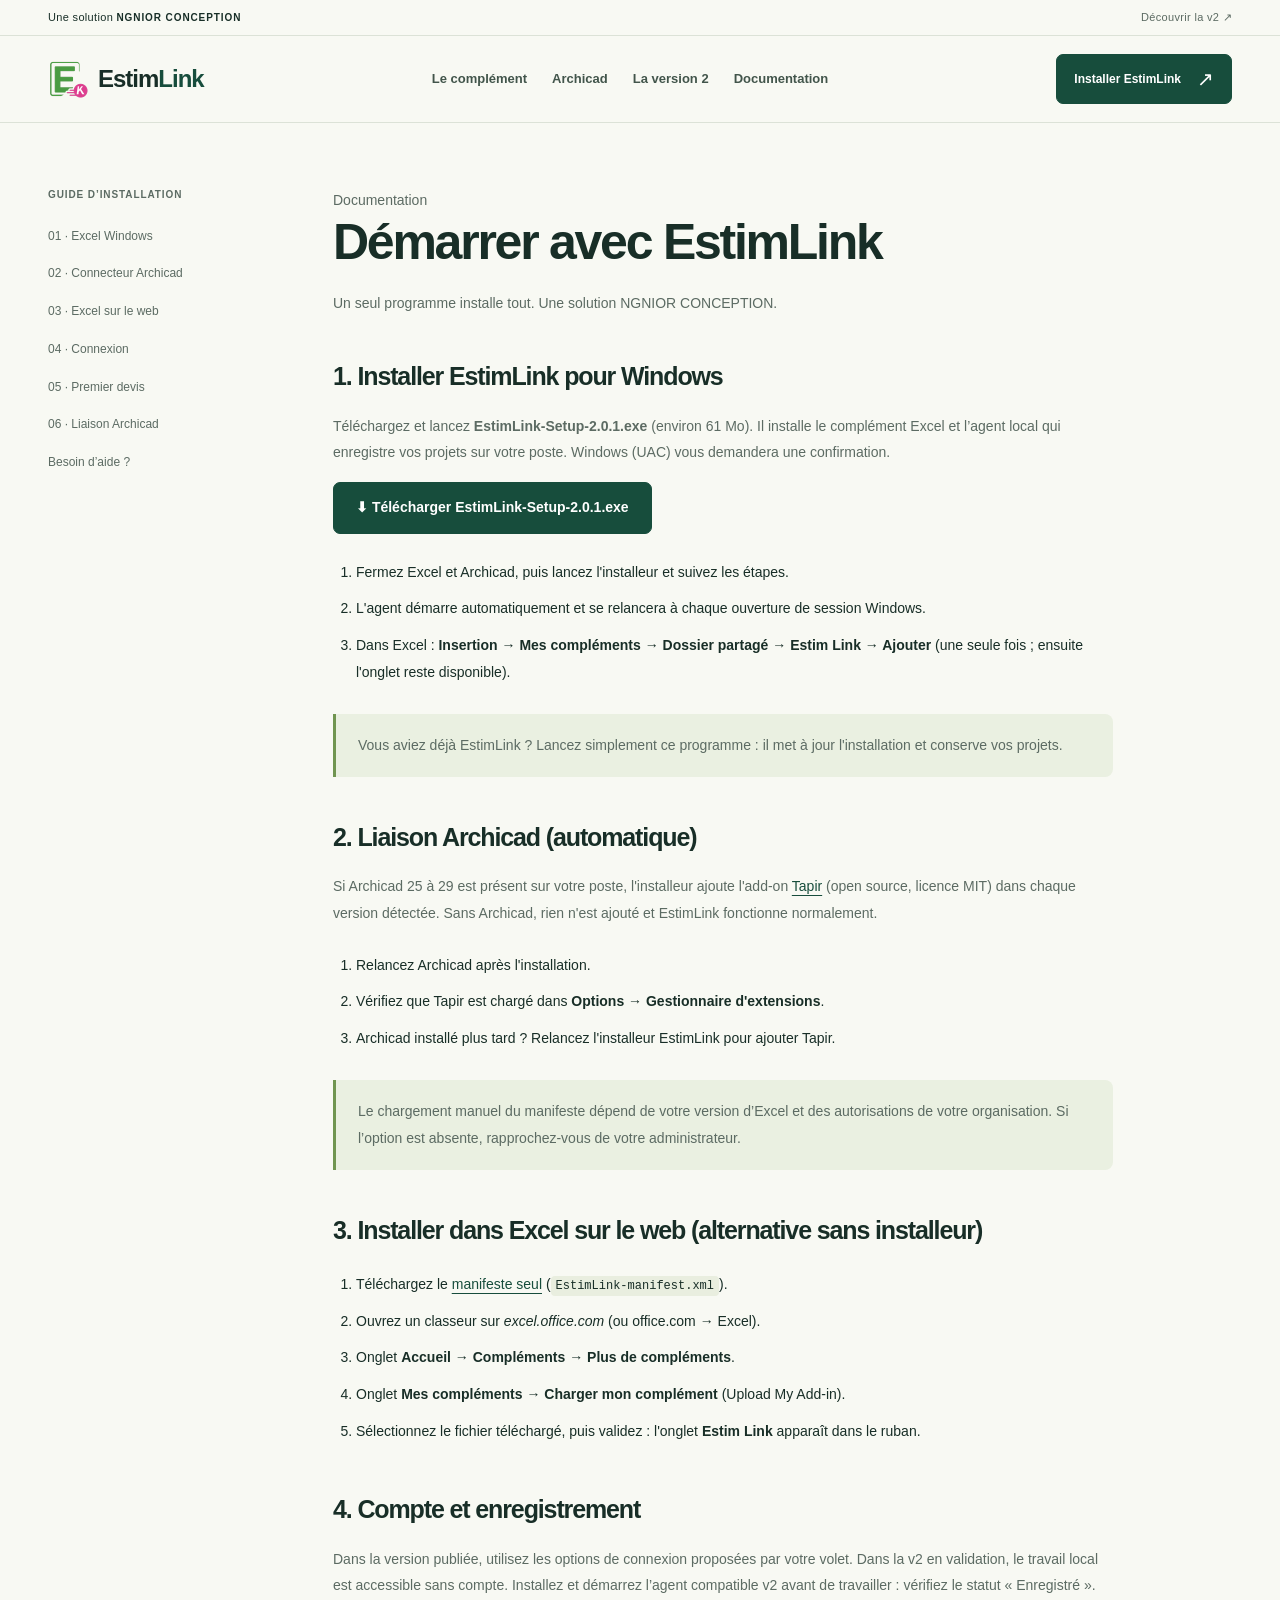
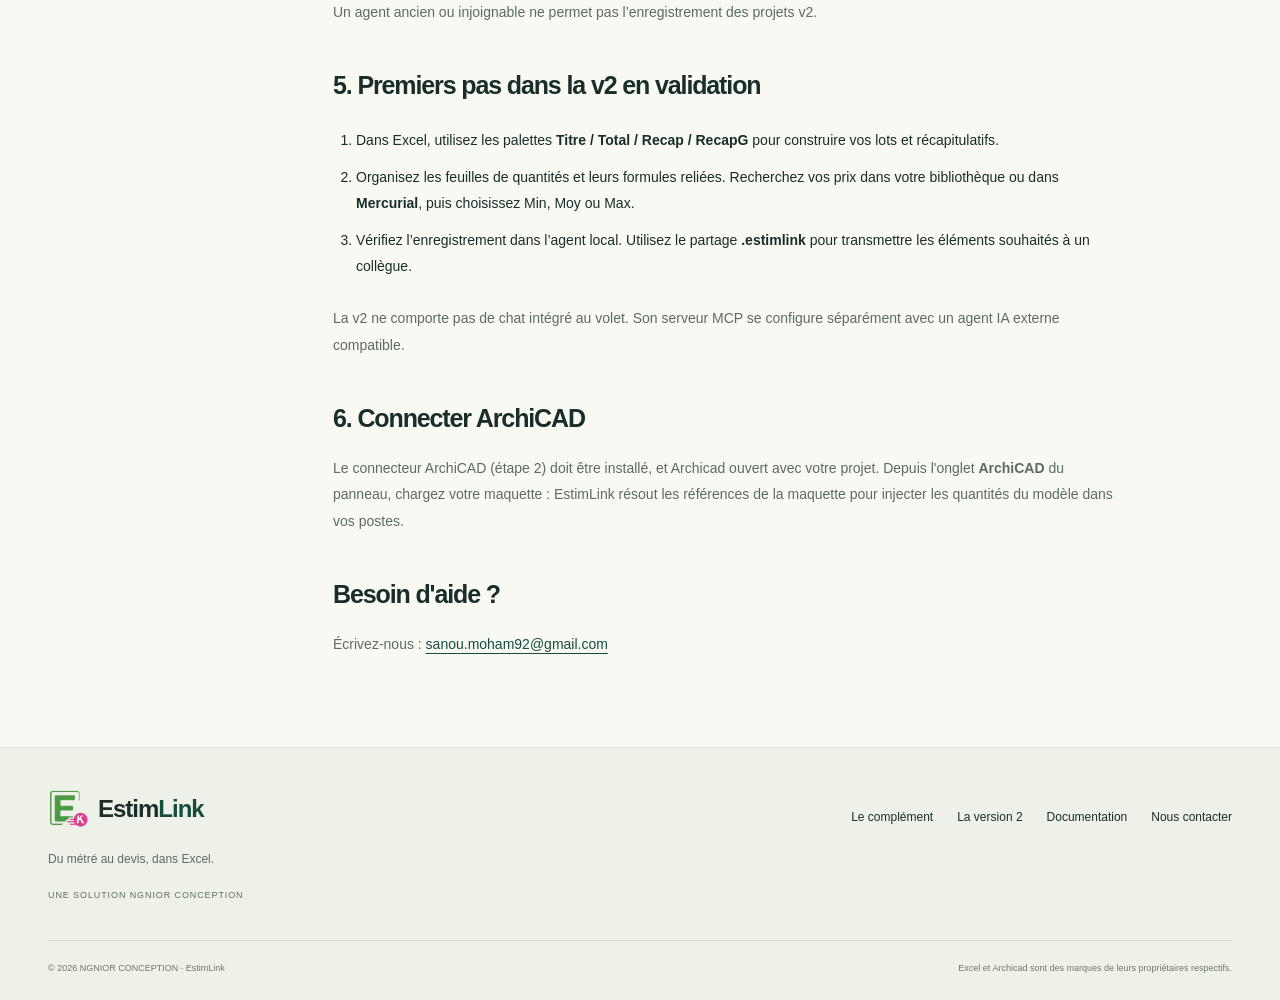
==== commit 5af8f53e: "Installeur EstimLink 2.0.1 (Tapir 1.7.3, Archicad 25 à 29) Co-Authored-By: Claude Opus 5.5 <noreply@" ====
--- a/docs.html
+++ b/docs.html
@@ -30,11 +30,11 @@
 
     <h2 id="excel">1. Installer EstimLink pour Windows</h2>
     <p>
-        Téléchargez et lancez <strong>EstimLink-Setup-2.0.0.exe</strong> (environ 58 Mo). Il installe le complément Excel
+        Téléchargez et lancez <strong>EstimLink-Setup-2.0.1.exe</strong> (environ 61 Mo). Il installe le complément Excel
         et l’agent local qui enregistre vos projets sur votre poste. Windows (UAC) vous demandera une confirmation.
     </p>
     <p style="margin-top:16px;">
-        <a class="button" href="https://github.com/Moham025/-EstimLink-site/releases/download/v2.0.0/EstimLink-Setup-2.0.0.exe">⬇ Télécharger EstimLink-Setup-2.0.0.exe</a>
+        <a class="button" href="https://github.com/Moham025/-EstimLink-site/releases/download/v2.0.1/EstimLink-Setup-2.0.1.exe">⬇ Télécharger EstimLink-Setup-2.0.1.exe</a>
     </p>
     <ol>
         <li>Fermez Excel et Archicad, puis lancez l'installeur et suivez les étapes.</li>
@@ -47,7 +47,7 @@
 
     <h2 id="archicad">2. Liaison Archicad (automatique)</h2>
     <p>
-        Si Archicad 27, 28 ou 29 est présent sur votre poste, l'installeur ajoute l'add-on
+        Si Archicad 25 à 29 est présent sur votre poste, l'installeur ajoute l'add-on
         <a href="https://github.com/ENZYME-APD/tapir-archicad-automation" style="color:var(--accent);">Tapir</a>
         (open source, licence MIT) dans chaque version détectée. Sans Archicad, rien n'est ajouté et EstimLink fonctionne normalement.
     </p>
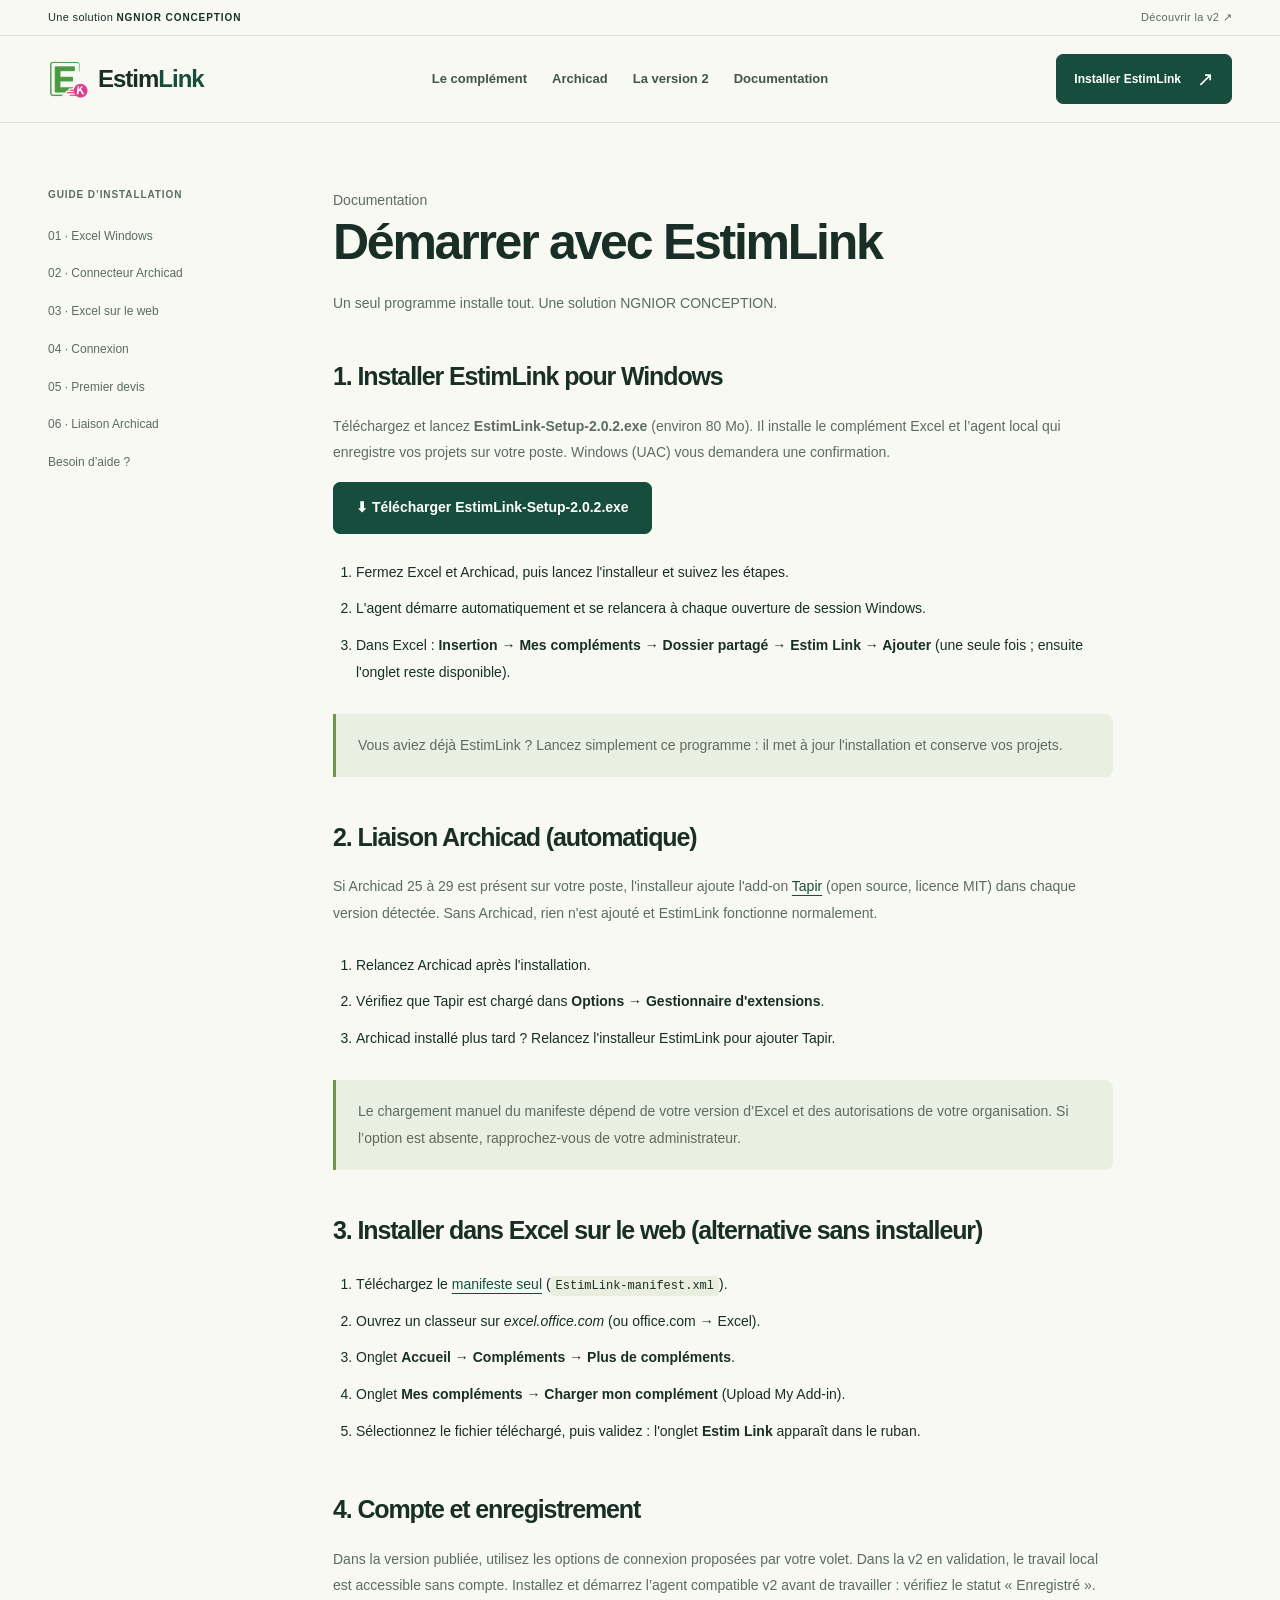
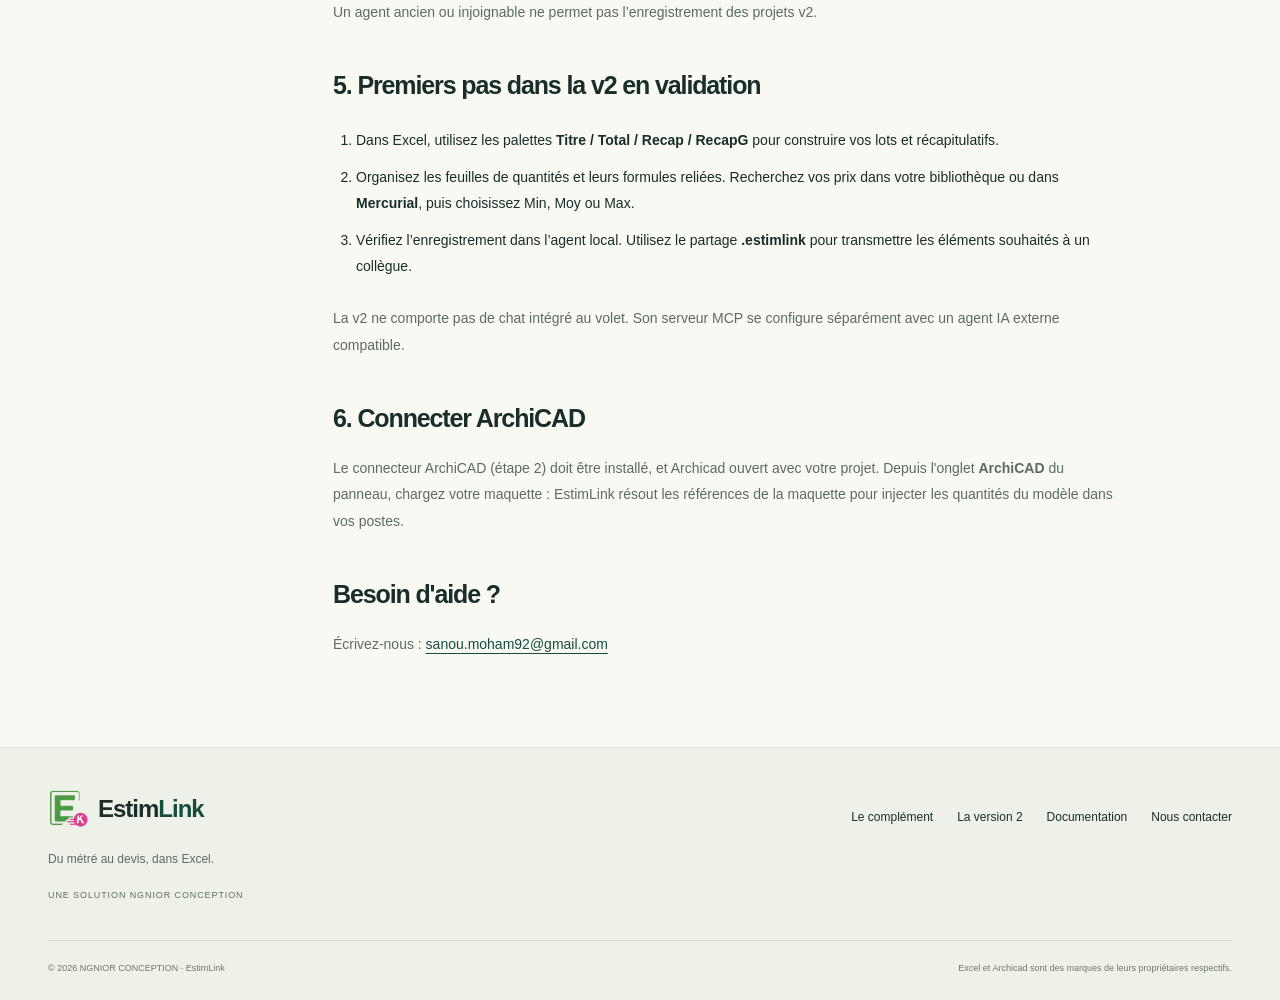
==== commit 21cee1e1: "Installeur EstimLink 2.0.2 Co-Authored-By: Claude Opus 5.5 <noreply@anthropic.com>" ====
--- a/docs.html
+++ b/docs.html
@@ -30,11 +30,11 @@
 
     <h2 id="excel">1. Installer EstimLink pour Windows</h2>
     <p>
-        Téléchargez et lancez <strong>EstimLink-Setup-2.0.1.exe</strong> (environ 61 Mo). Il installe le complément Excel
+        Téléchargez et lancez <strong>EstimLink-Setup-2.0.2.exe</strong> (environ 80 Mo). Il installe le complément Excel
         et l’agent local qui enregistre vos projets sur votre poste. Windows (UAC) vous demandera une confirmation.
     </p>
     <p style="margin-top:16px;">
-        <a class="button" href="https://github.com/Moham025/-EstimLink-site/releases/download/v2.0.1/EstimLink-Setup-2.0.1.exe">⬇ Télécharger EstimLink-Setup-2.0.1.exe</a>
+        <a class="button" href="https://github.com/Moham025/-EstimLink-site/releases/download/v2.0.2/EstimLink-Setup-2.0.2.exe">⬇ Télécharger EstimLink-Setup-2.0.2.exe</a>
     </p>
     <ol>
         <li>Fermez Excel et Archicad, puis lancez l'installeur et suivez les étapes.</li>
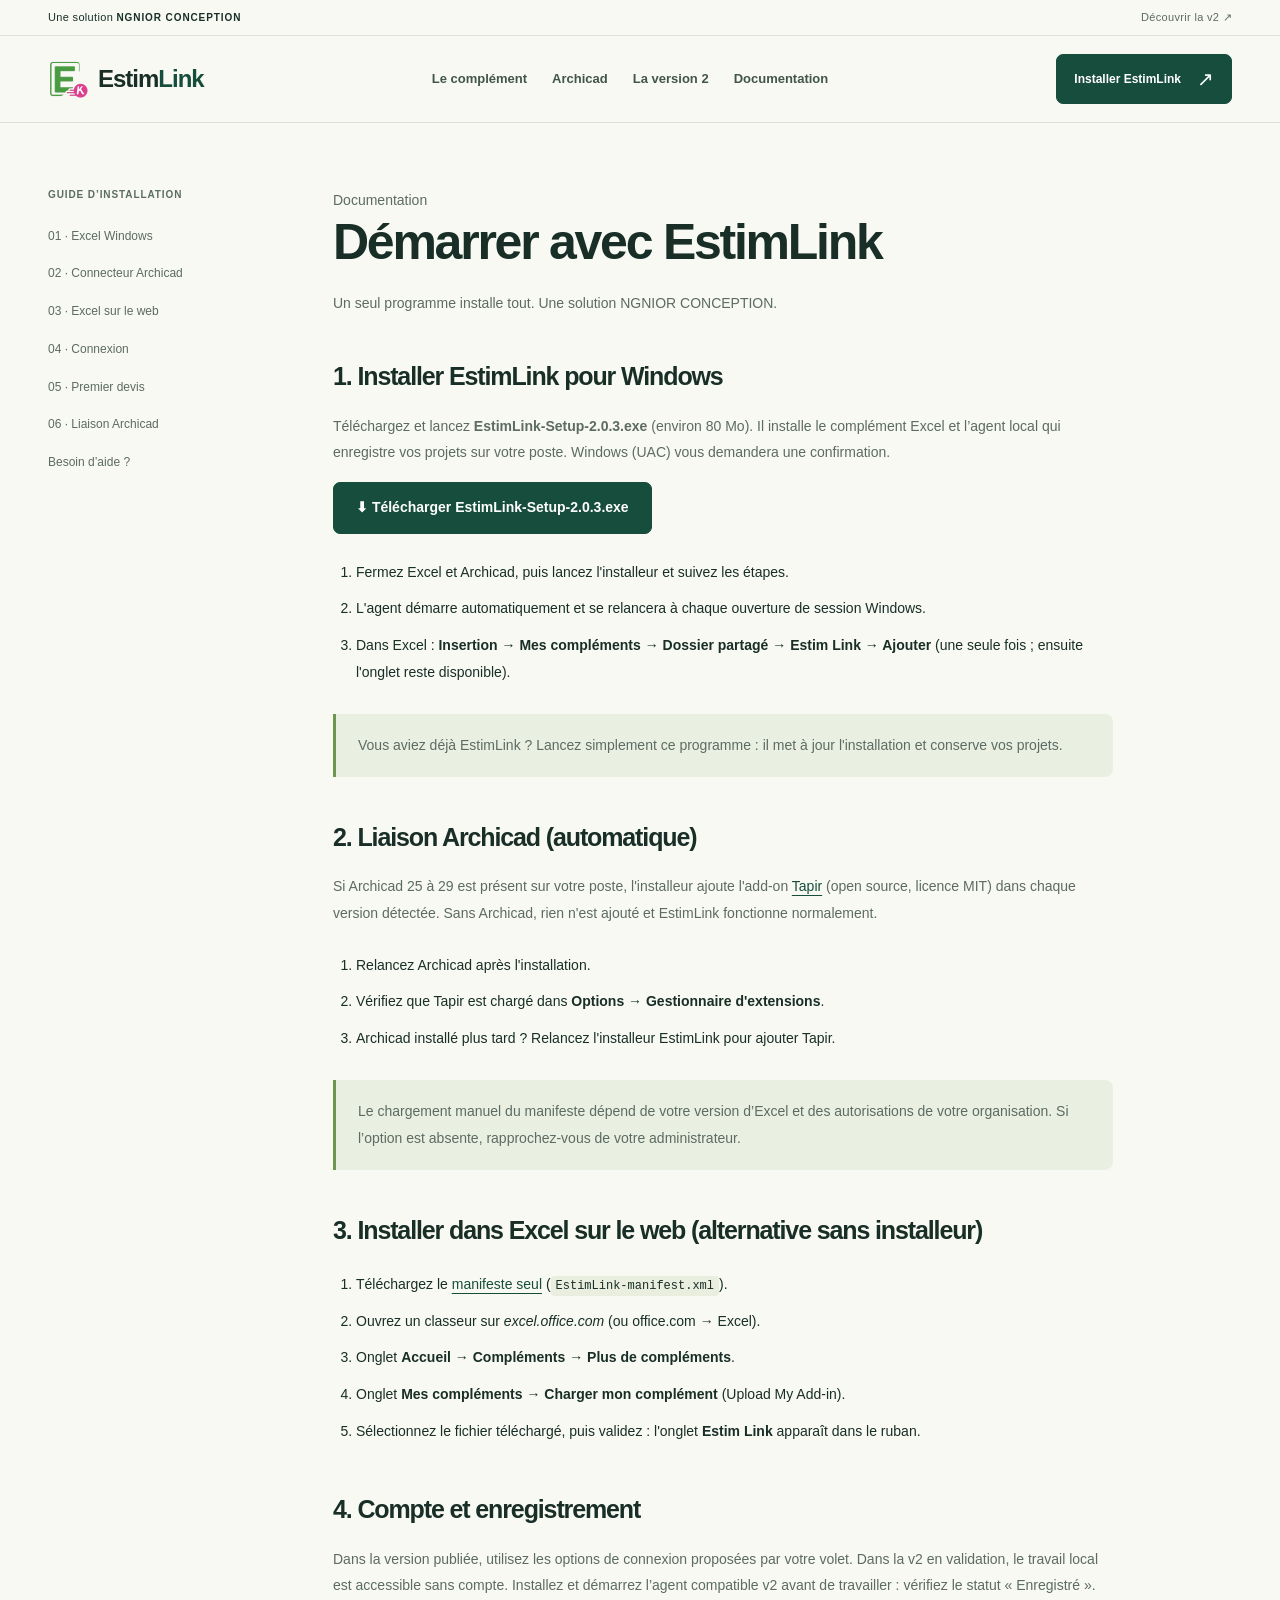
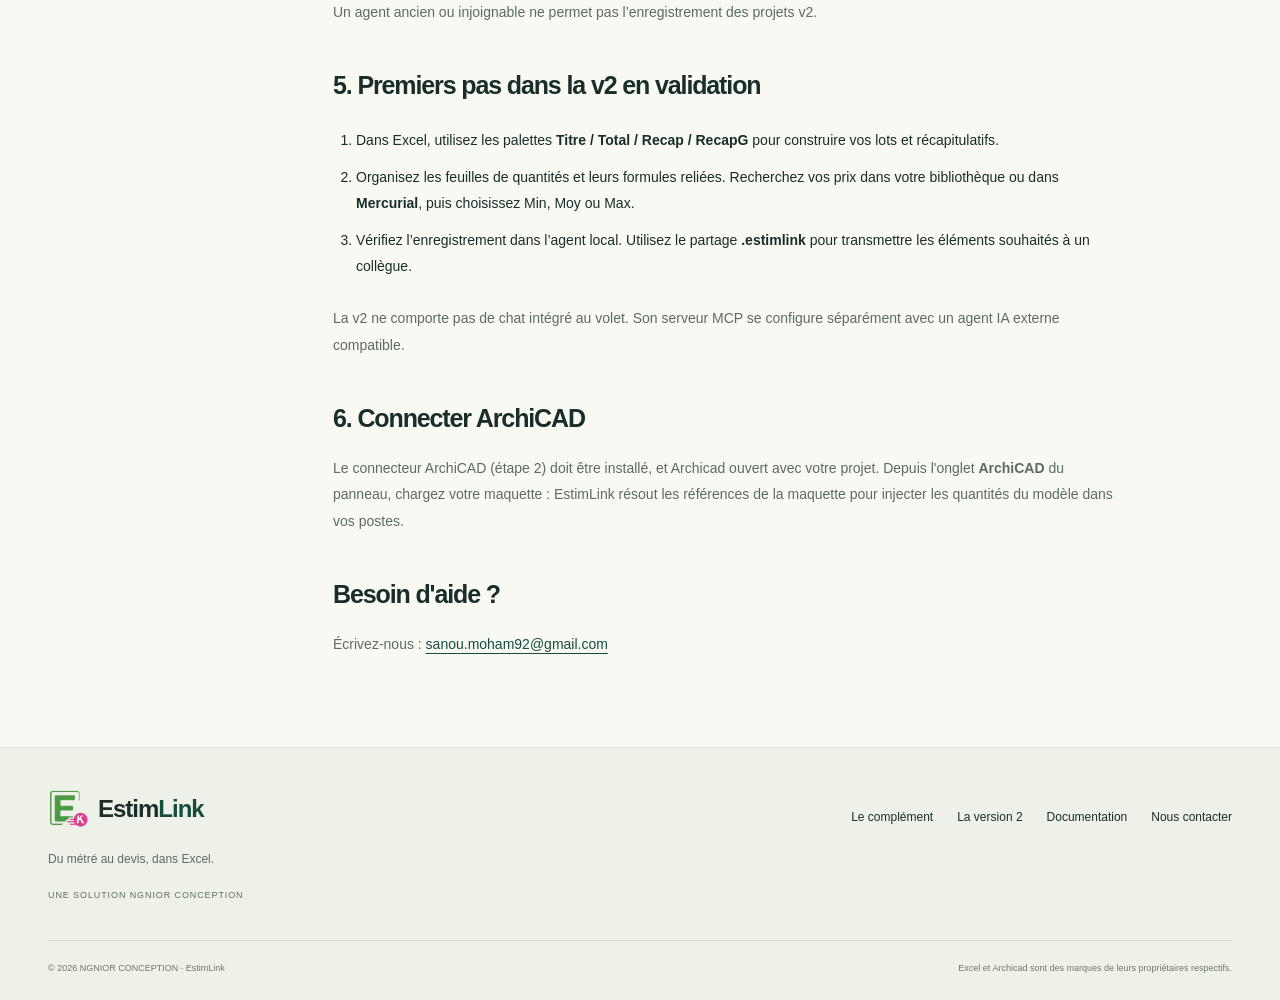
==== commit a2f8bcbc: "Téléchargement : Estim Link 2.0.3 Co-Authored-By: Claude Opus 5.5 <noreply@anthropic.com>" ====
--- a/docs.html
+++ b/docs.html
@@ -30,11 +30,11 @@
 
     <h2 id="excel">1. Installer EstimLink pour Windows</h2>
     <p>
-        Téléchargez et lancez <strong>EstimLink-Setup-2.0.2.exe</strong> (environ 80 Mo). Il installe le complément Excel
+        Téléchargez et lancez <strong>EstimLink-Setup-2.0.3.exe</strong> (environ 80 Mo). Il installe le complément Excel
         et l’agent local qui enregistre vos projets sur votre poste. Windows (UAC) vous demandera une confirmation.
     </p>
     <p style="margin-top:16px;">
-        <a class="button" href="https://github.com/Moham025/-EstimLink-site/releases/download/v2.0.2/EstimLink-Setup-2.0.2.exe">⬇ Télécharger EstimLink-Setup-2.0.2.exe</a>
+        <a class="button" href="https://github.com/Moham025/-EstimLink-site/releases/download/v2.0.3/EstimLink-Setup-2.0.3.exe">⬇ Télécharger EstimLink-Setup-2.0.3.exe</a>
     </p>
     <ol>
         <li>Fermez Excel et Archicad, puis lancez l'installeur et suivez les étapes.</li>
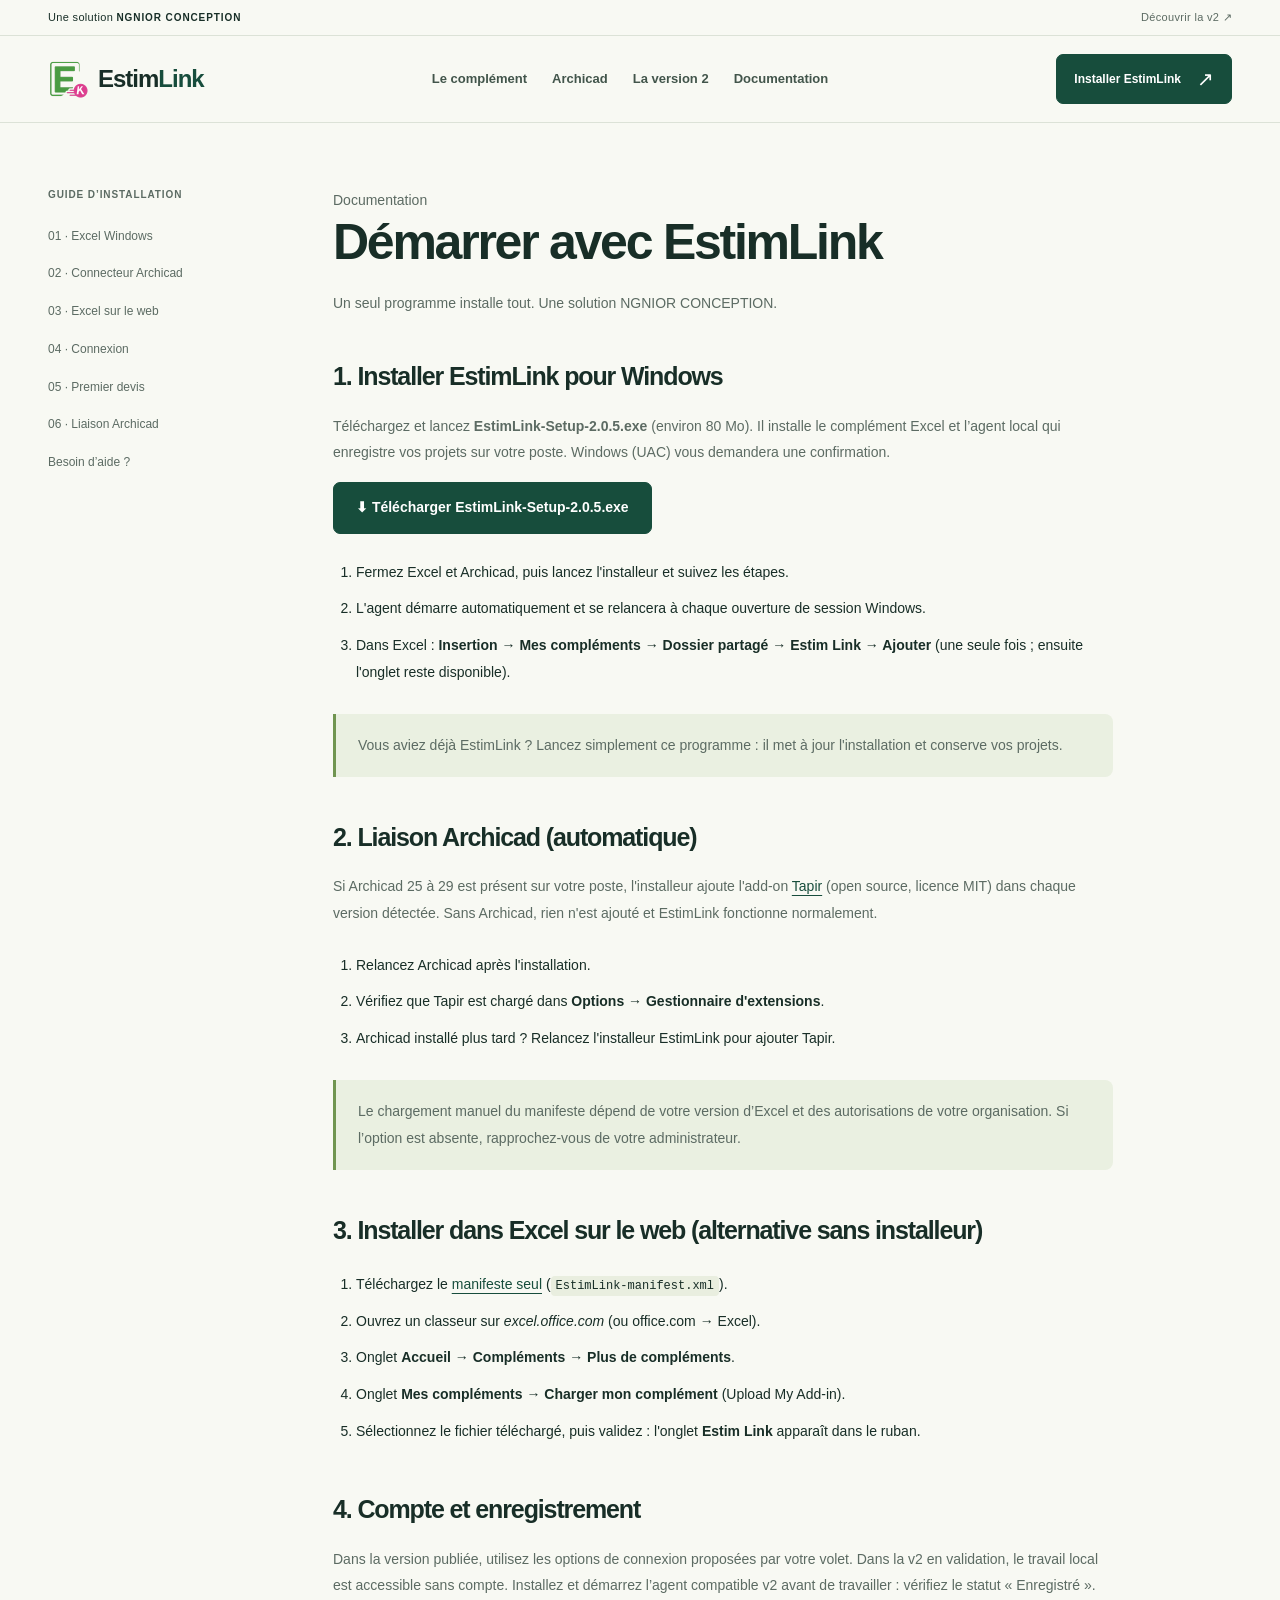
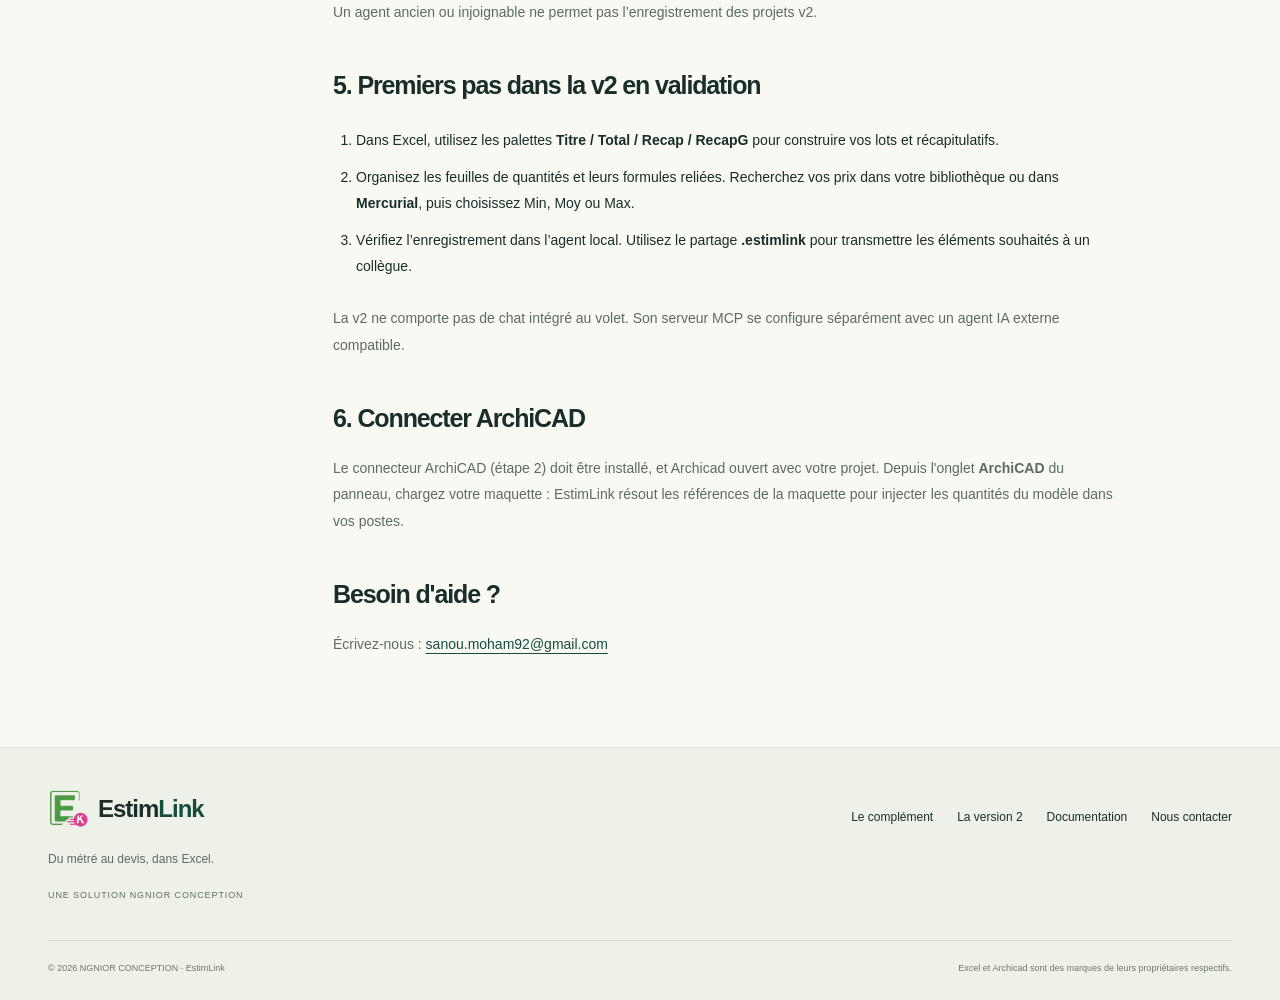
==== commit 14e4d8b5: "Téléchargement : EstimLink 2.0.5 Co-Authored-By: Claude Opus 5.5 <noreply@anthropic.com>" ====
--- a/docs.html
+++ b/docs.html
@@ -30,11 +30,11 @@
 
     <h2 id="excel">1. Installer EstimLink pour Windows</h2>
     <p>
-        Téléchargez et lancez <strong>EstimLink-Setup-2.0.3.exe</strong> (environ 80 Mo). Il installe le complément Excel
+        Téléchargez et lancez <strong>EstimLink-Setup-2.0.5.exe</strong> (environ 80 Mo). Il installe le complément Excel
         et l’agent local qui enregistre vos projets sur votre poste. Windows (UAC) vous demandera une confirmation.
     </p>
     <p style="margin-top:16px;">
-        <a class="button" href="https://github.com/Moham025/-EstimLink-site/releases/download/v2.0.3/EstimLink-Setup-2.0.3.exe">⬇ Télécharger EstimLink-Setup-2.0.3.exe</a>
+        <a class="button" href="https://github.com/Moham025/-EstimLink-site/releases/download/v2.0.5/EstimLink-Setup-2.0.5.exe">⬇ Télécharger EstimLink-Setup-2.0.5.exe</a>
     </p>
     <ol>
         <li>Fermez Excel et Archicad, puis lancez l'installeur et suivez les étapes.</li>
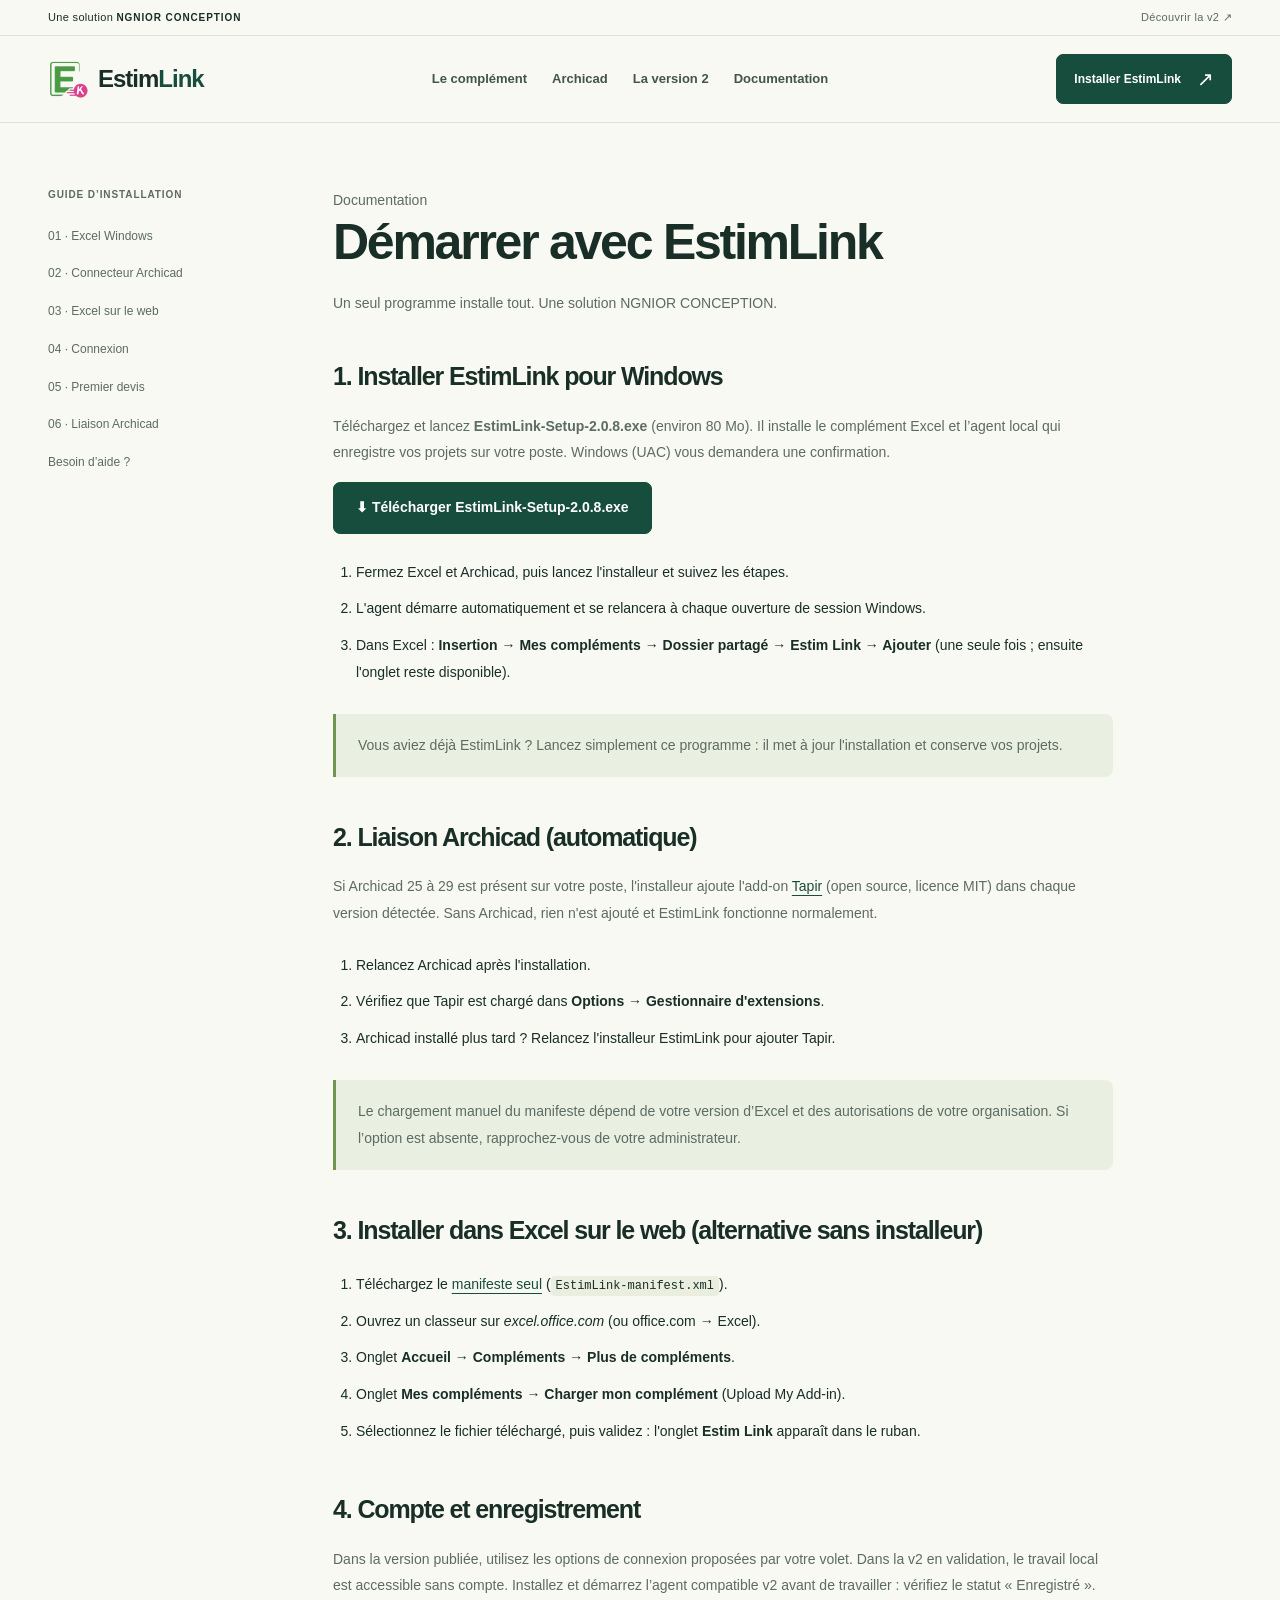
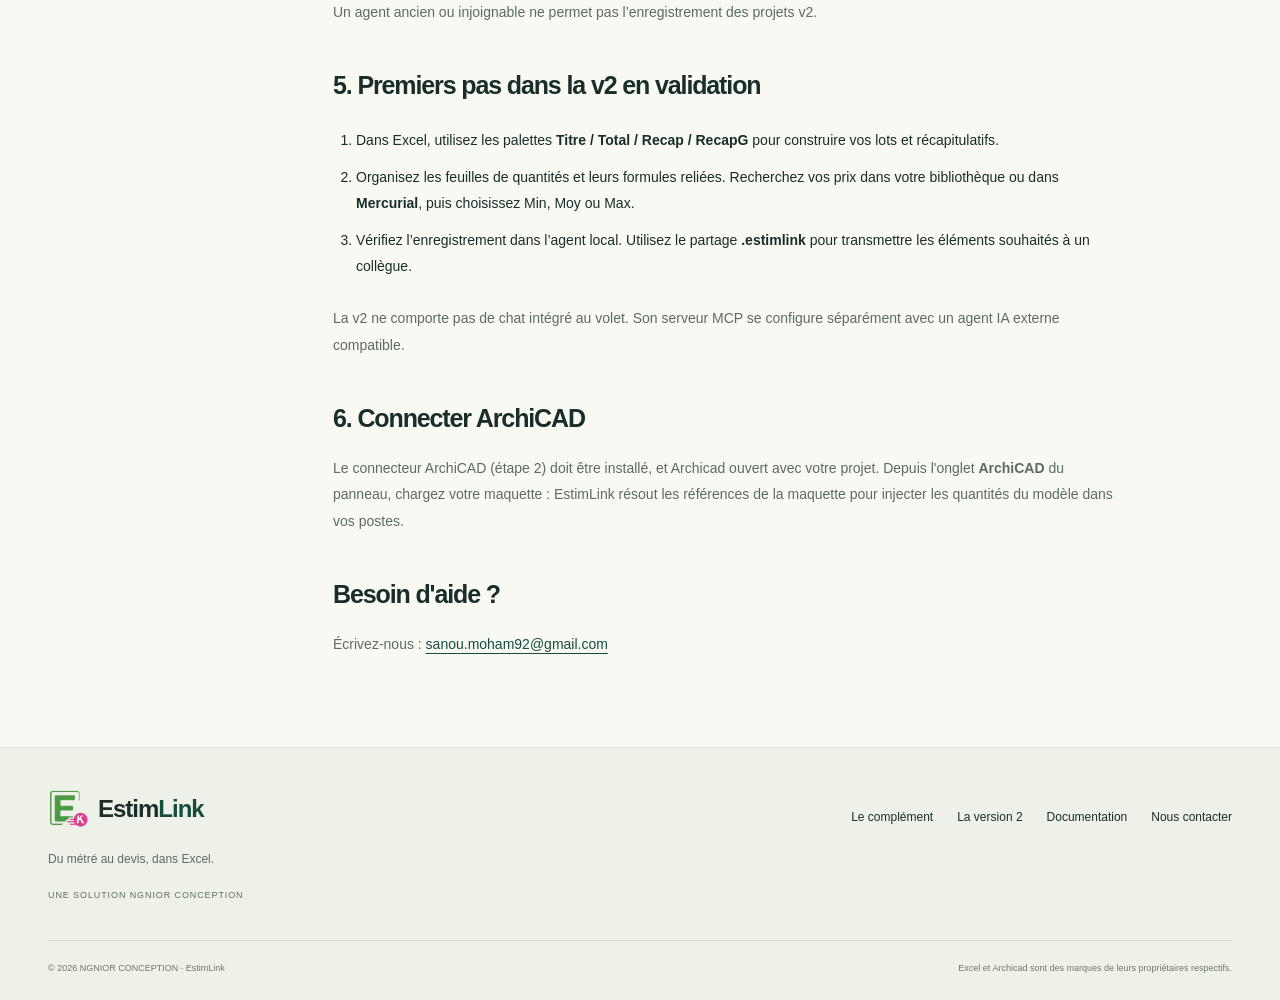
==== commit e832c79b: "Téléchargement : EstimLink 2.0.8 Co-Authored-By: Claude Opus 5.5 <noreply@anthropic.com>" ====
--- a/docs.html
+++ b/docs.html
@@ -30,11 +30,11 @@
 
     <h2 id="excel">1. Installer EstimLink pour Windows</h2>
     <p>
-        Téléchargez et lancez <strong>EstimLink-Setup-2.0.5.exe</strong> (environ 80 Mo). Il installe le complément Excel
+        Téléchargez et lancez <strong>EstimLink-Setup-2.0.8.exe</strong> (environ 80 Mo). Il installe le complément Excel
         et l’agent local qui enregistre vos projets sur votre poste. Windows (UAC) vous demandera une confirmation.
     </p>
     <p style="margin-top:16px;">
-        <a class="button" href="https://github.com/Moham025/-EstimLink-site/releases/download/v2.0.5/EstimLink-Setup-2.0.5.exe">⬇ Télécharger EstimLink-Setup-2.0.5.exe</a>
+        <a class="button" href="https://github.com/Moham025/-EstimLink-site/releases/download/v2.0.8/EstimLink-Setup-2.0.8.exe">⬇ Télécharger EstimLink-Setup-2.0.8.exe</a>
     </p>
     <ol>
         <li>Fermez Excel et Archicad, puis lancez l'installeur et suivez les étapes.</li>
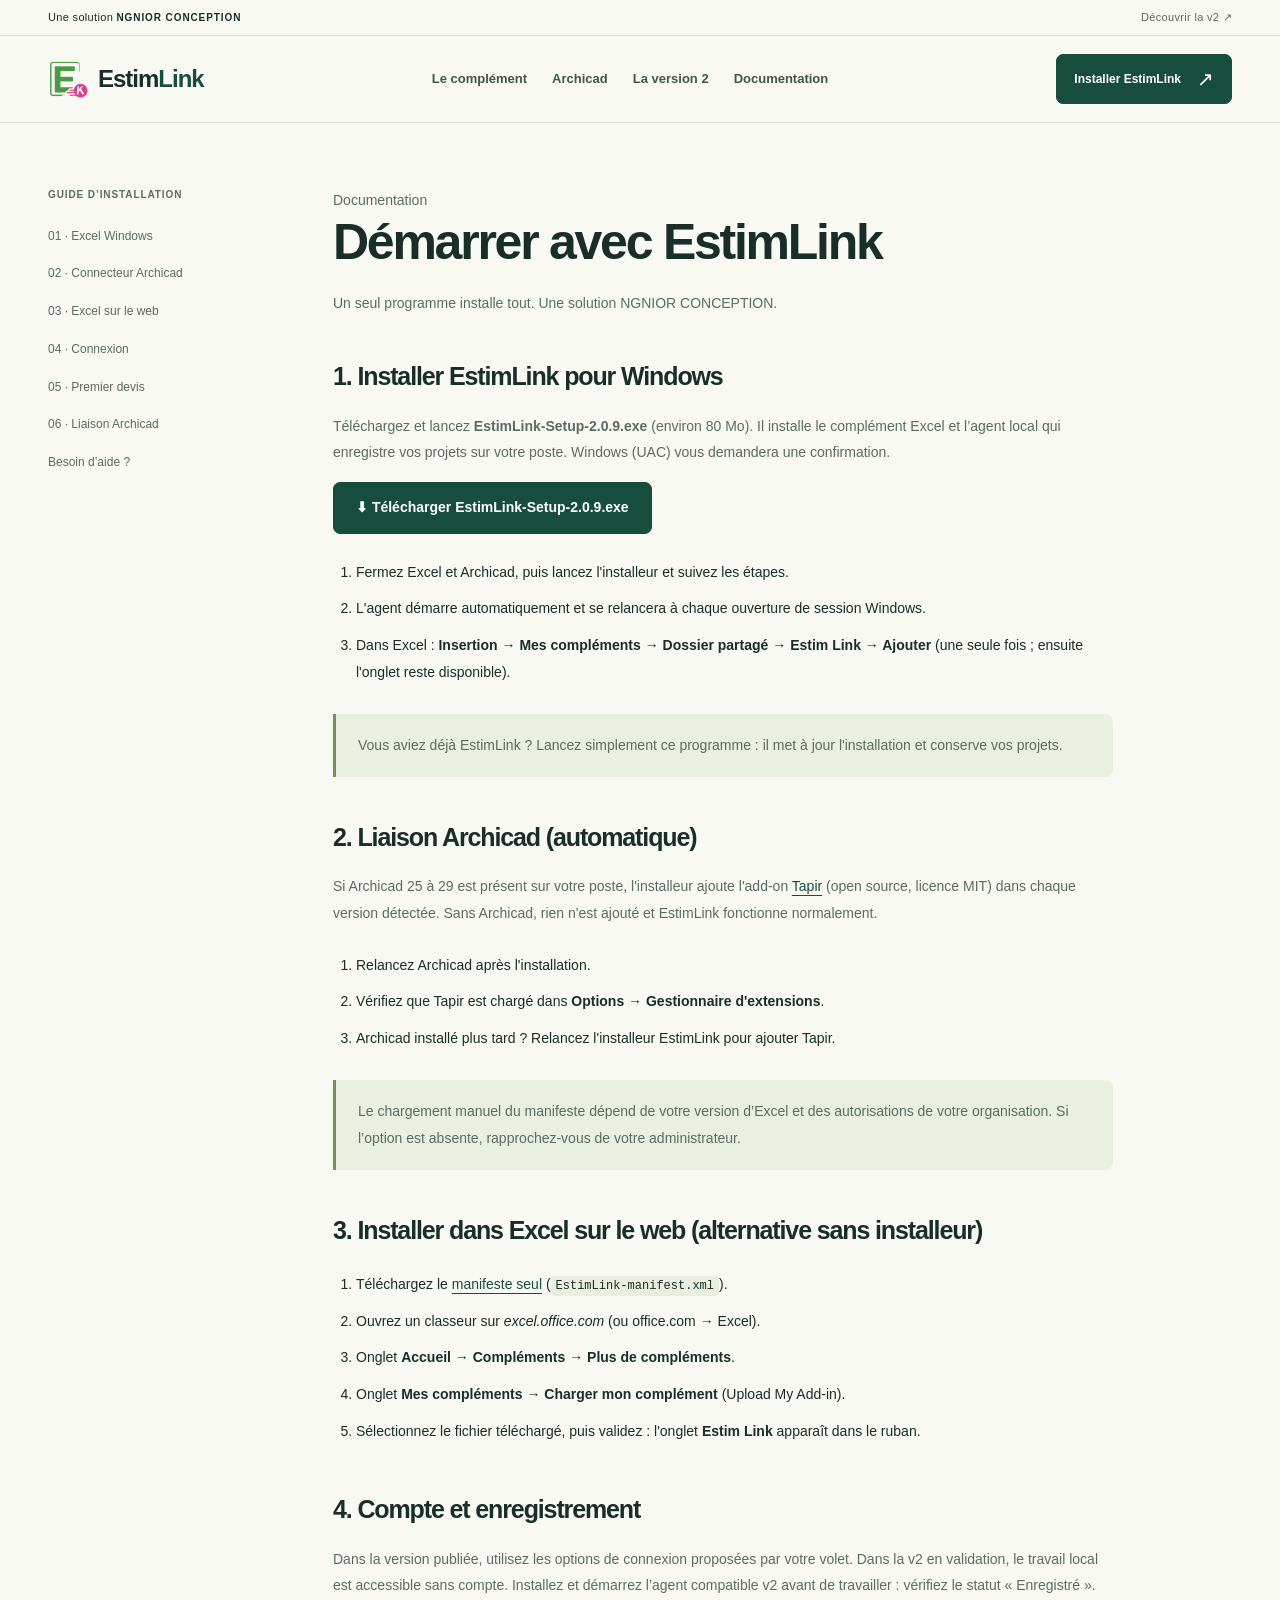
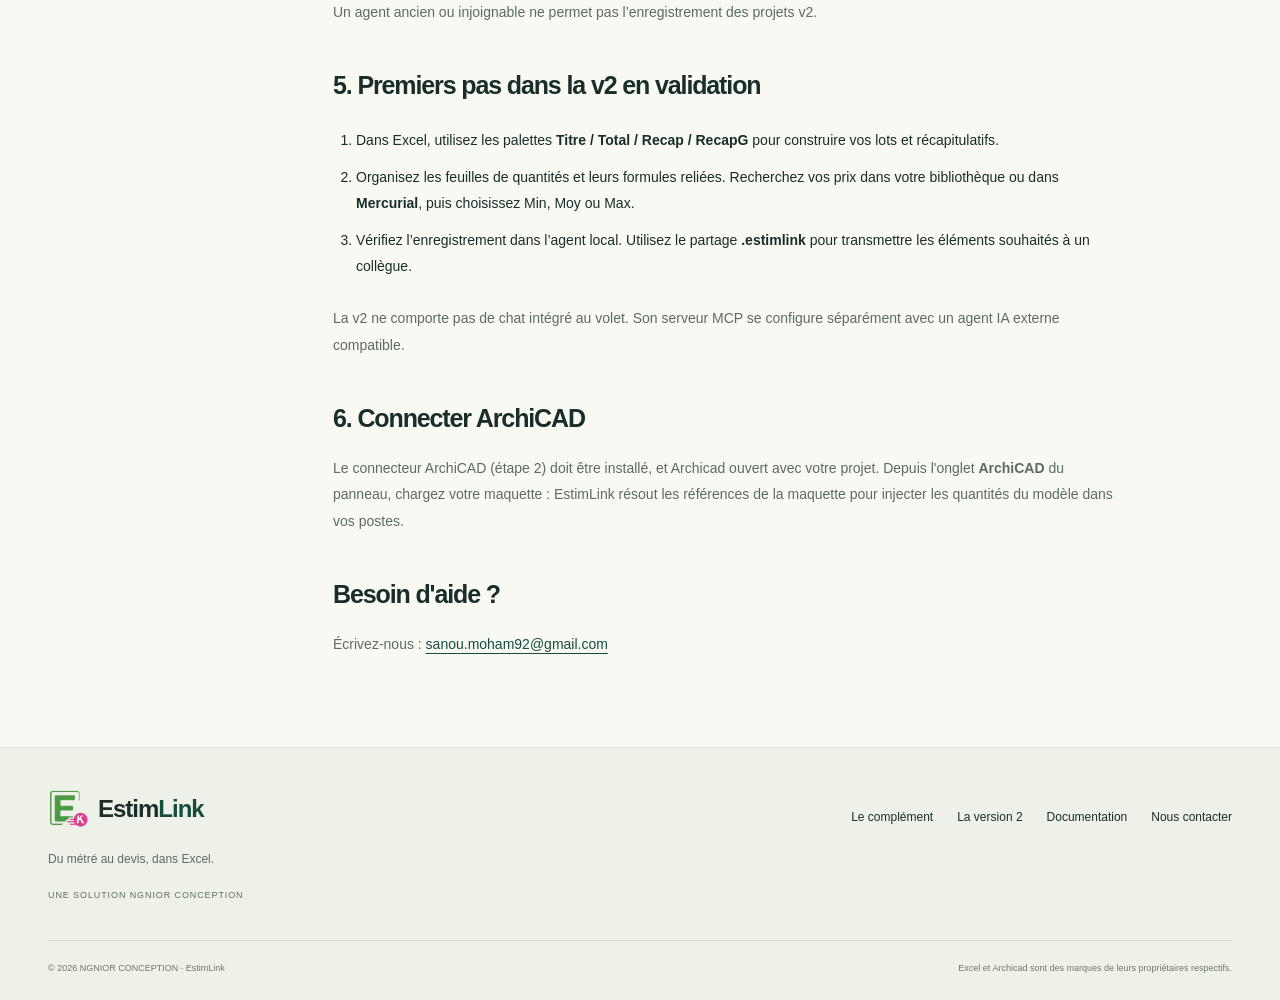
==== commit 472e52ef: "Téléchargement : EstimLink 2.0.9 Co-Authored-By: Claude Opus 5.5 <noreply@anthropic.com>" ====
--- a/docs.html
+++ b/docs.html
@@ -30,11 +30,11 @@
 
     <h2 id="excel">1. Installer EstimLink pour Windows</h2>
     <p>
-        Téléchargez et lancez <strong>EstimLink-Setup-2.0.8.exe</strong> (environ 80 Mo). Il installe le complément Excel
+        Téléchargez et lancez <strong>EstimLink-Setup-2.0.9.exe</strong> (environ 80 Mo). Il installe le complément Excel
         et l’agent local qui enregistre vos projets sur votre poste. Windows (UAC) vous demandera une confirmation.
     </p>
     <p style="margin-top:16px;">
-        <a class="button" href="https://github.com/Moham025/-EstimLink-site/releases/download/v2.0.8/EstimLink-Setup-2.0.8.exe">⬇ Télécharger EstimLink-Setup-2.0.8.exe</a>
+        <a class="button" href="https://github.com/Moham025/-EstimLink-site/releases/download/v2.0.9/EstimLink-Setup-2.0.9.exe">⬇ Télécharger EstimLink-Setup-2.0.9.exe</a>
     </p>
     <ol>
         <li>Fermez Excel et Archicad, puis lancez l'installeur et suivez les étapes.</li>
